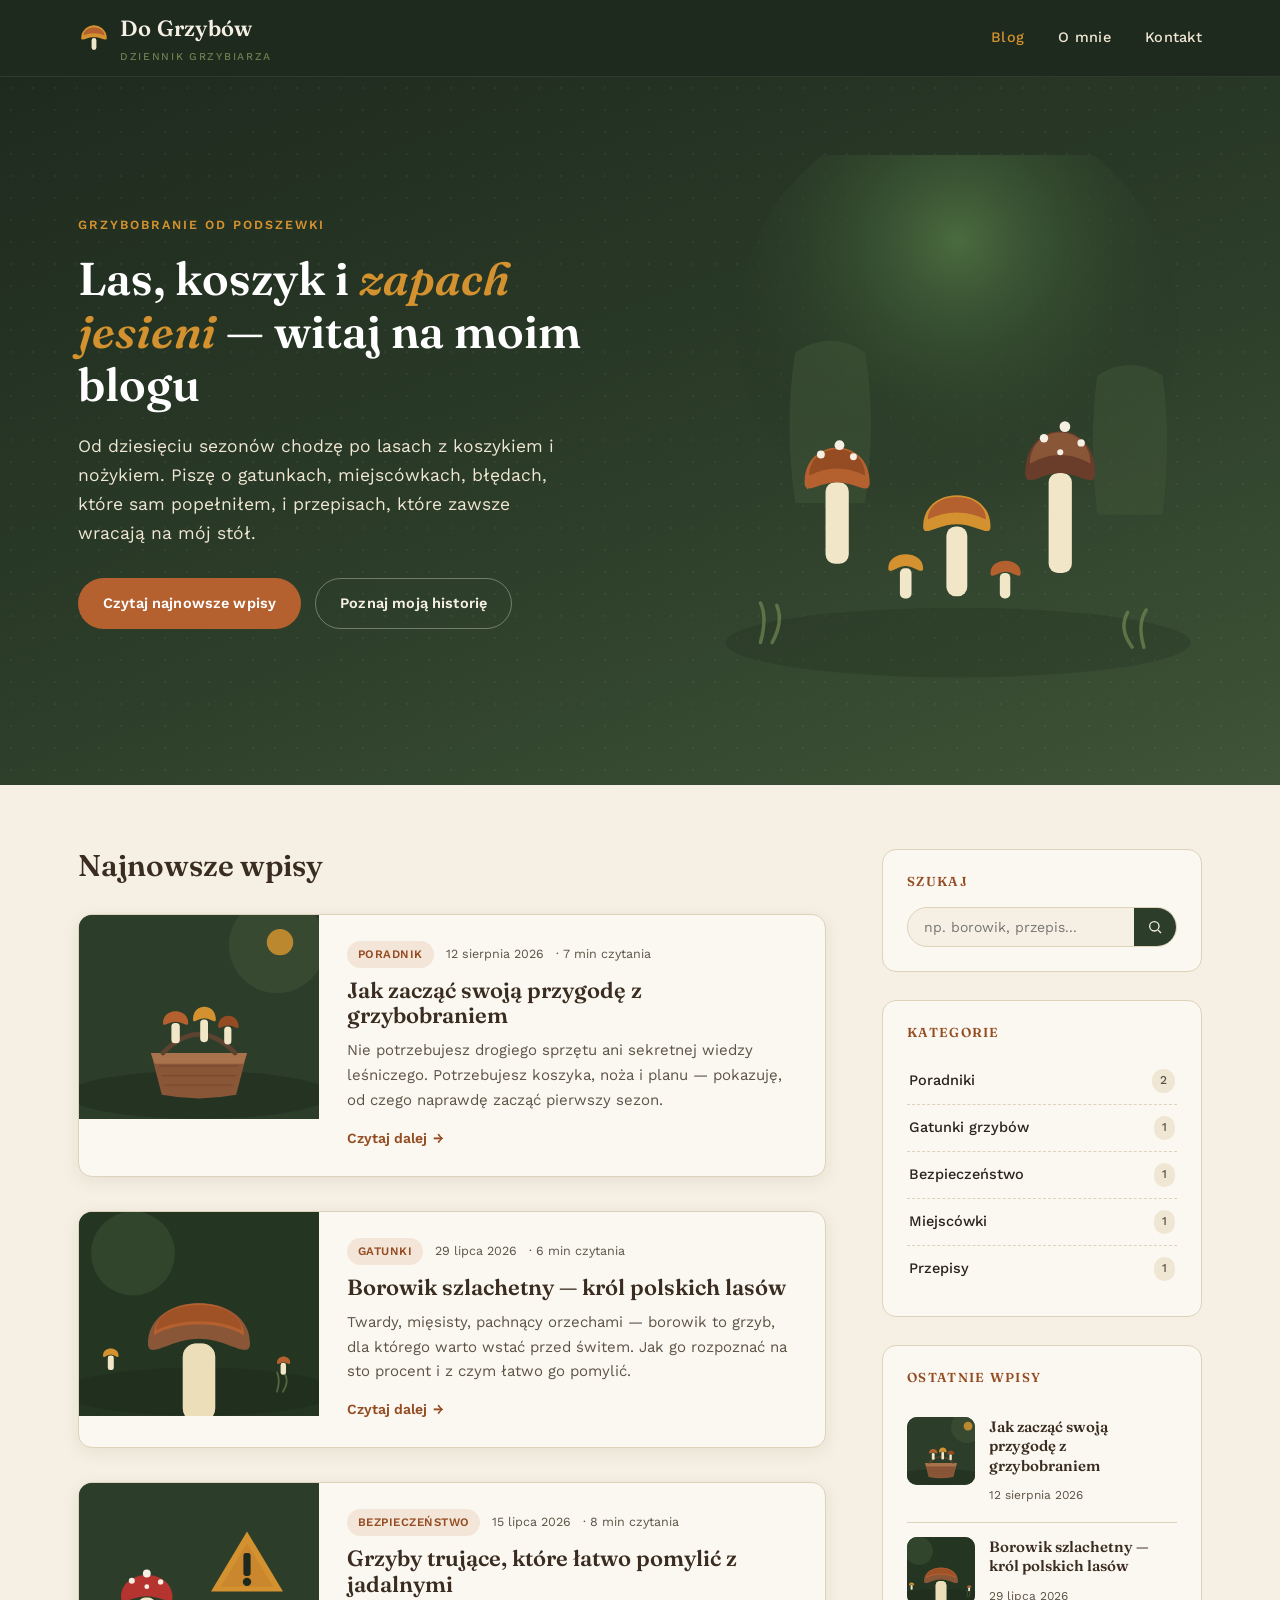
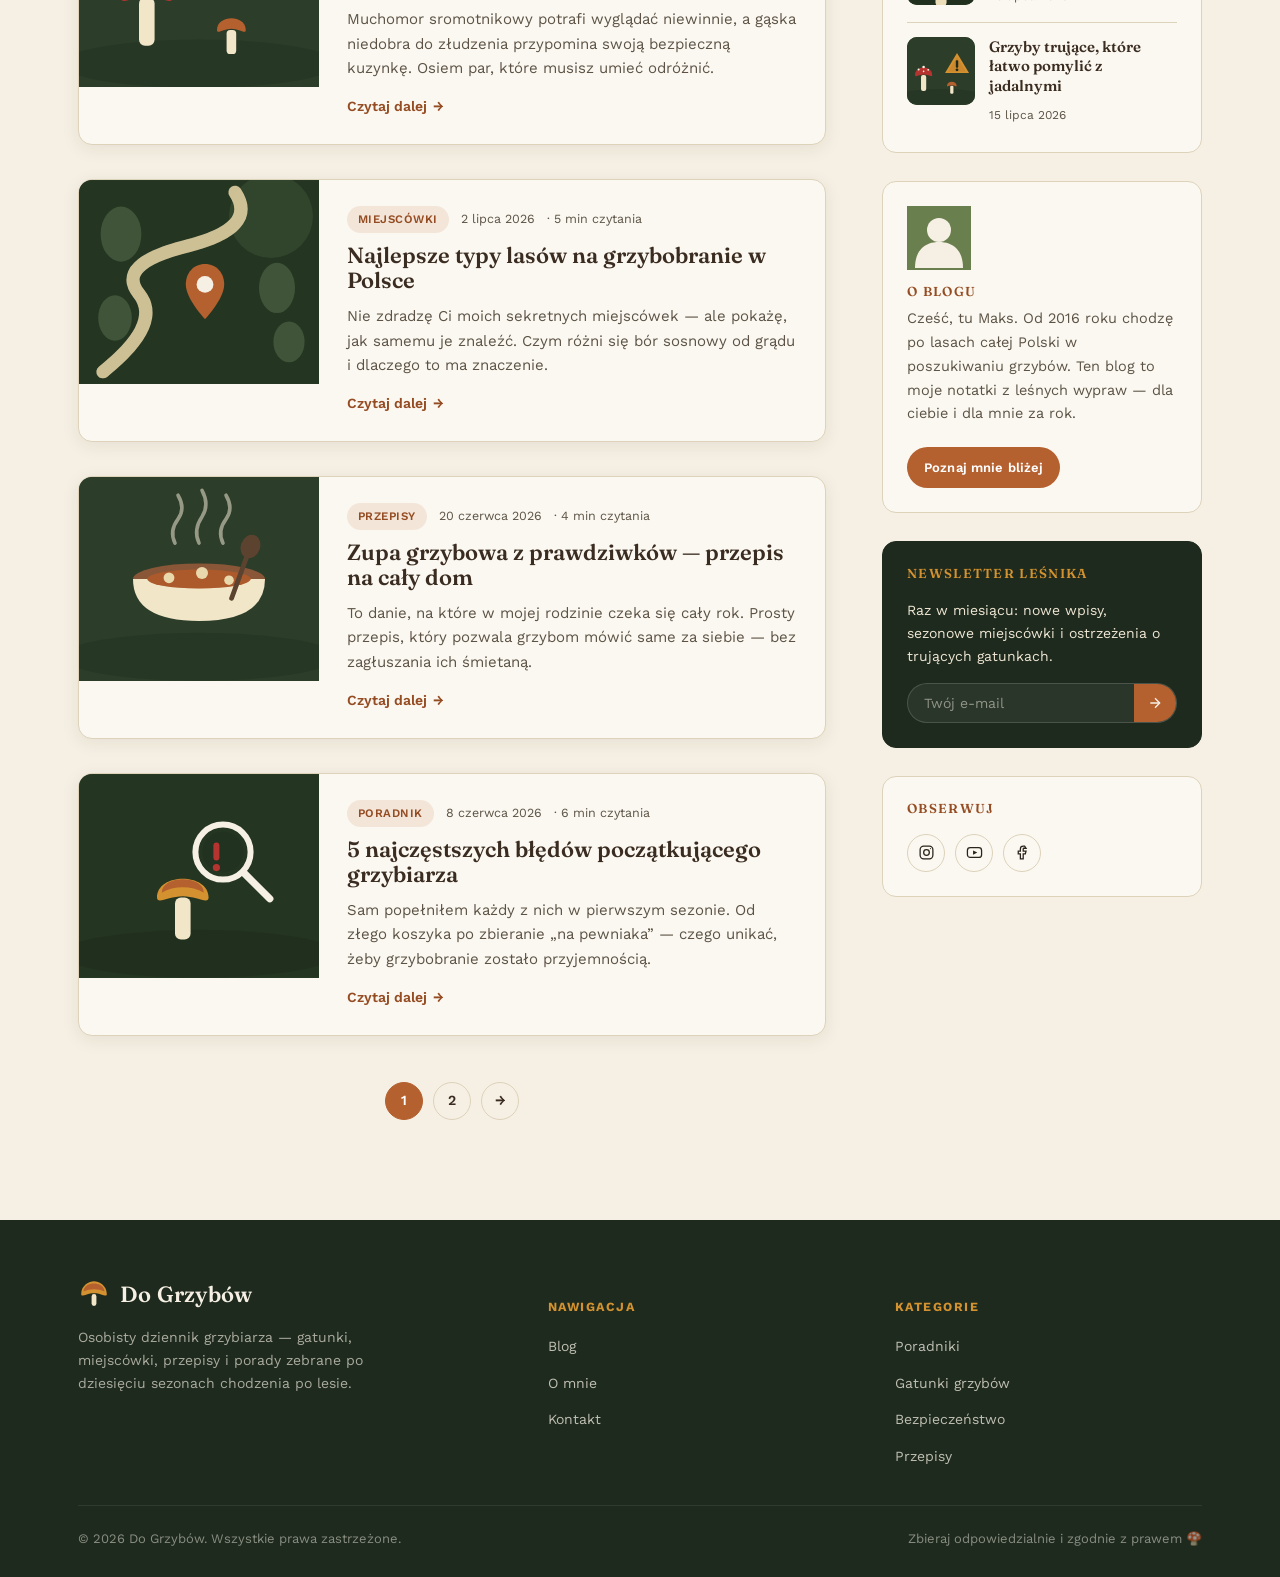
==== index.html @ aa3e4104 "Initial commit: blog o grzybobraniu "Do Grzybów" Statyczna strona blogowa łącząca układ edytorialny " ====
<!DOCTYPE html>
<html lang="pl">
<head>
<meta charset="UTF-8">
<meta name="viewport" content="width=device-width, initial-scale=1.0">
<title>Do Grzybów — blog o grzybobraniu</title>
<meta name="description" content="Blog o grzybobraniu: gatunki, miejsca, przepisy i praktyczne porady dla początkujących i doświadczonych grzybiarzy.">
<link rel="icon" href="data:image/svg+xml,<svg xmlns=%22http://www.w3.org/2000/svg%22 viewBox=%220 0 100 100%22><text y=%22.9em%22 font-size=%2290%22>🍄</text></svg>">
<link rel="preconnect" href="https://fonts.googleapis.com">
<link rel="preconnect" href="https://fonts.gstatic.com" crossorigin>
<link href="https://fonts.googleapis.com/css2?family=Fraunces:wght@500;600;700&family=Work+Sans:wght@400;500;600;700&display=swap" rel="stylesheet">
<link rel="stylesheet" href="css/style.css">
</head>
<body>

<header class="site-header">
  <div class="container">
    <a href="index.html" class="logo">
      <svg viewBox="0 0 40 40" fill="none" xmlns="http://www.w3.org/2000/svg">
        <rect x="17" y="20" width="6" height="15" rx="3" fill="#f2e6c9"/>
        <path d="M4 20C4 9 14 4 20 4C26 4 36 9 36 20C36 25 30 19 20 19C10 19 4 25 4 20Z" fill="#d3922f"/>
        <path d="M7 17C7 10 14 7 20 7C26 7 33 10 33 17C25 13 15 13 7 17Z" fill="#b5602f"/>
      </svg>
      <span>Do Grzybów<span class="sub">Dziennik grzybiarza</span></span>
    </a>
    <nav class="main-nav">
      <a href="index.html" class="active">Blog</a>
      <a href="o-mnie.html">O mnie</a>
      <a href="kontakt.html">Kontakt</a>
    </nav>
    <button class="nav-toggle" aria-label="Menu" aria-expanded="false">
      <span></span><span></span><span></span>
    </button>
  </div>
</header>

<section class="hero">
  <div class="container">
    <div class="hero-copy">
      <span class="hero-eyebrow">Grzybobranie od podszewki</span>
      <h1>Las, koszyk i <em>zapach jesieni</em> — witaj na moim blogu</h1>
      <p class="lede">Od dziesięciu sezonów chodzę po lasach z koszykiem i nożykiem. Piszę o gatunkach, miejscówkach, błędach, które sam popełniłem, i przepisach, które zawsze wracają na mój stół.</p>
      <div class="hero-actions">
        <a href="#najnowsze" class="btn btn-primary">Czytaj najnowsze wpisy</a>
        <a href="o-mnie.html" class="btn btn-ghost">Poznaj moją historię</a>
      </div>
    </div>
    <div class="hero-art">
      <img src="images/hero-forest.svg" alt="Ilustracja lasu z grzybami">
    </div>
  </div>
</section>

<main class="page-body">
  <div class="container">
    <div class="layout">

      <section id="najnowsze">
        <div class="section-heading">
          <h2>Najnowsze wpisy</h2>
          <span class="count" data-empty-state style="display:none;">Brak wyników dla podanej frazy.</span>
        </div>

        <div class="post-list">

          <article class="post-card" data-post-card data-search="jak zacząć grzybobranie poradnik początkujący porady">
            <a href="posts/jak-zaczac-grzybobranie.html" class="thumb">
              <img src="images/thumb-poczatek.svg" alt="Koszyk z grzybami na starcie sezonu">
            </a>
            <div class="body">
              <div class="post-meta">
                <span class="tag">Poradnik</span>
                <span>12 sierpnia 2026</span>
                <span>· 7 min czytania</span>
              </div>
              <h3><a href="posts/jak-zaczac-grzybobranie.html">Jak zacząć swoją przygodę z grzybobraniem</a></h3>
              <p class="excerpt">Nie potrzebujesz drogiego sprzętu ani sekretnej wiedzy leśniczego. Potrzebujesz koszyka, noża i planu — pokazuję, od czego naprawdę zacząć pierwszy sezon.</p>
              <a href="posts/jak-zaczac-grzybobranie.html" class="read-more">Czytaj dalej <span class="arrow">→</span></a>
            </div>
          </article>

          <article class="post-card" data-post-card data-search="borowik szlachetny prawdziwek król polskich lasów gatunek">
            <a href="posts/borowik-szlachetny.html" class="thumb">
              <img src="images/thumb-borowik.svg" alt="Borowik szlachetny w lesie">
            </a>
            <div class="body">
              <div class="post-meta">
                <span class="tag">Gatunki</span>
                <span>29 lipca 2026</span>
                <span>· 6 min czytania</span>
              </div>
              <h3><a href="posts/borowik-szlachetny.html">Borowik szlachetny — król polskich lasów</a></h3>
              <p class="excerpt">Twardy, mięsisty, pachnący orzechami — borowik to grzyb, dla którego warto wstać przed świtem. Jak go rozpoznać na sto procent i z czym łatwo go pomylić.</p>
              <a href="posts/borowik-szlachetny.html" class="read-more">Czytaj dalej <span class="arrow">→</span></a>
            </div>
          </article>

          <article class="post-card" data-post-card data-search="grzyby trujące jadalne bezpieczeństwo pomyłki niebezpieczne muchomor">
            <a href="posts/grzyby-trujace-a-jadalne.html" class="thumb">
              <img src="images/thumb-trujace.svg" alt="Ostrzeżenie o grzybach trujących">
            </a>
            <div class="body">
              <div class="post-meta">
                <span class="tag">Bezpieczeństwo</span>
                <span>15 lipca 2026</span>
                <span>· 8 min czytania</span>
              </div>
              <h3><a href="posts/grzyby-trujace-a-jadalne.html">Grzyby trujące, które łatwo pomylić z jadalnymi</a></h3>
              <p class="excerpt">Muchomor sromotnikowy potrafi wyglądać niewinnie, a gąska niedobra do złudzenia przypomina swoją bezpieczną kuzynkę. Osiem par, które musisz umieć odróżnić.</p>
              <a href="posts/grzyby-trujace-a-jadalne.html" class="read-more">Czytaj dalej <span class="arrow">→</span></a>
            </div>
          </article>

          <article class="post-card" data-post-card data-search="najlepsze miejsca grzybobranie polska lasy region gdzie szukać">
            <a href="posts/najlepsze-miejsca-na-grzybobranie.html" class="thumb">
              <img src="images/thumb-miejsca.svg" alt="Ścieżka leśna wśród drzew">
            </a>
            <div class="body">
              <div class="post-meta">
                <span class="tag">Miejscówki</span>
                <span>2 lipca 2026</span>
                <span>· 5 min czytania</span>
              </div>
              <h3><a href="posts/najlepsze-miejsca-na-grzybobranie.html">Najlepsze typy lasów na grzybobranie w Polsce</a></h3>
              <p class="excerpt">Nie zdradzę Ci moich sekretnych miejscówek — ale pokażę, jak samemu je znaleźć. Czym różni się bór sosnowy od grądu i dlaczego to ma znaczenie.</p>
              <a href="posts/najlepsze-miejsca-na-grzybobranie.html" class="read-more">Czytaj dalej <span class="arrow">→</span></a>
            </div>
          </article>

          <article class="post-card" data-post-card data-search="zupa grzybowa przepis prawdziwki kuchnia gotowanie">
            <a href="posts/przepis-zupa-grzybowa.html" class="thumb">
              <img src="images/thumb-przepis.svg" alt="Miska pachnącej zupy grzybowej">
            </a>
            <div class="body">
              <div class="post-meta">
                <span class="tag">Przepisy</span>
                <span>20 czerwca 2026</span>
                <span>· 4 min czytania</span>
              </div>
              <h3><a href="posts/przepis-zupa-grzybowa.html">Zupa grzybowa z prawdziwków — przepis na cały dom</a></h3>
              <p class="excerpt">To danie, na które w mojej rodzinie czeka się cały rok. Prosty przepis, który pozwala grzybom mówić same za siebie — bez zagłuszania ich śmietaną.</p>
              <a href="posts/przepis-zupa-grzybowa.html" class="read-more">Czytaj dalej <span class="arrow">→</span></a>
            </div>
          </article>

          <article class="post-card" data-post-card data-search="błędy początkującego grzybiarza pomyłki rady">
            <a href="posts/bledy-poczatkujacego.html" class="thumb">
              <img src="images/thumb-bledy.svg" alt="Grzyb pod lupą">
            </a>
            <div class="body">
              <div class="post-meta">
                <span class="tag">Poradnik</span>
                <span>8 czerwca 2026</span>
                <span>· 6 min czytania</span>
              </div>
              <h3><a href="posts/bledy-poczatkujacego.html">5 najczęstszych błędów początkującego grzybiarza</a></h3>
              <p class="excerpt">Sam popełniłem każdy z nich w pierwszym sezonie. Od złego koszyka po zbieranie „na pewniaka” — czego unikać, żeby grzybobranie zostało przyjemnością.</p>
              <a href="posts/bledy-poczatkujacego.html" class="read-more">Czytaj dalej <span class="arrow">→</span></a>
            </div>
          </article>

        </div>

        <div class="pagination">
          <span class="current">1</span>
          <a href="#">2</a>
          <a href="#">→</a>
        </div>
      </section>

      <aside class="sidebar">

        <div class="widget">
          <h4>Szukaj</h4>
          <form class="search-box" data-search-form>
            <input type="text" placeholder="np. borowik, przepis...">
            <button type="submit" aria-label="Szukaj">
              <svg width="16" height="16" viewBox="0 0 24 24" fill="none" stroke="currentColor" stroke-width="2"><circle cx="11" cy="11" r="7"/><line x1="21" y1="21" x2="16.65" y2="16.65"/></svg>
            </button>
          </form>
        </div>

        <div class="widget">
          <h4>Kategorie</h4>
          <ul class="cat-list">
            <li><a href="index.html">Poradniki <span class="n">2</span></a></li>
            <li><a href="index.html">Gatunki grzybów <span class="n">1</span></a></li>
            <li><a href="index.html">Bezpieczeństwo <span class="n">1</span></a></li>
            <li><a href="index.html">Miejscówki <span class="n">1</span></a></li>
            <li><a href="index.html">Przepisy <span class="n">1</span></a></li>
          </ul>
        </div>

        <div class="widget">
          <h4>Ostatnie wpisy</h4>
          <div class="mini-post">
            <a href="posts/jak-zaczac-grzybobranie.html" class="thumb"><img src="images/thumb-poczatek.svg" alt=""></a>
            <div class="info">
              <h5><a href="posts/jak-zaczac-grzybobranie.html">Jak zacząć swoją przygodę z grzybobraniem</a></h5>
              <span class="date">12 sierpnia 2026</span>
            </div>
          </div>
          <div class="mini-post">
            <a href="posts/borowik-szlachetny.html" class="thumb"><img src="images/thumb-borowik.svg" alt=""></a>
            <div class="info">
              <h5><a href="posts/borowik-szlachetny.html">Borowik szlachetny — król polskich lasów</a></h5>
              <span class="date">29 lipca 2026</span>
            </div>
          </div>
          <div class="mini-post">
            <a href="posts/grzyby-trujace-a-jadalne.html" class="thumb"><img src="images/thumb-trujace.svg" alt=""></a>
            <div class="info">
              <h5><a href="posts/grzyby-trujace-a-jadalne.html">Grzyby trujące, które łatwo pomylić z jadalnymi</a></h5>
              <span class="date">15 lipca 2026</span>
            </div>
          </div>
        </div>

        <div class="widget about-widget">
          <div class="avatar"><img src="images/avatar.svg" alt="Awatar autora"></div>
          <h4 style="margin-bottom:8px;">O blogu</h4>
          <p>Cześć, tu Maks. Od 2016 roku chodzę po lasach całej Polski w poszukiwaniu grzybów. Ten blog to moje notatki z leśnych wypraw — dla ciebie i dla mnie za rok.</p>
          <a href="o-mnie.html" class="btn btn-primary btn-small" style="margin-top:6px;">Poznaj mnie bliżej</a>
        </div>

        <div class="widget newsletter">
          <h4>Newsletter leśnika</h4>
          <p>Raz w miesiącu: nowe wpisy, sezonowe miejscówki i ostrzeżenia o trujących gatunkach.</p>
          <form class="search-box" data-newsletter-form>
            <input type="email" placeholder="Twój e-mail" required>
            <button type="submit" aria-label="Zapisz się">
              <svg width="16" height="16" viewBox="0 0 24 24" fill="none" stroke="currentColor" stroke-width="2"><line x1="5" y1="12" x2="19" y2="12"/><polyline points="12 5 19 12 12 19"/></svg>
            </button>
          </form>
        </div>

        <div class="widget">
          <h4>Obserwuj</h4>
          <div class="social-row">
            <a href="#" aria-label="Instagram"><svg viewBox="0 0 24 24" fill="none" stroke="currentColor" stroke-width="1.8"><rect x="3" y="3" width="18" height="18" rx="5"/><circle cx="12" cy="12" r="4"/><circle cx="17.5" cy="6.5" r="0.8" fill="currentColor" stroke="none"/></svg></a>
            <a href="#" aria-label="YouTube"><svg viewBox="0 0 24 24" fill="none" stroke="currentColor" stroke-width="1.8"><rect x="2" y="5" width="20" height="14" rx="4"/><polygon points="10 9 16 12 10 15" fill="currentColor" stroke="none"/></svg></a>
            <a href="#" aria-label="Facebook"><svg viewBox="0 0 24 24" fill="none" stroke="currentColor" stroke-width="1.8"><path d="M15 3h-2a4 4 0 0 0-4 4v3H6v4h3v7h4v-7h3l1-4h-4V7a1 1 0 0 1 1-1h3z"/></svg></a>
          </div>
        </div>

      </aside>
    </div>
  </div>
</main>

<footer class="site-footer">
  <div class="container">
    <div class="footer-grid">
      <div>
        <a href="index.html" class="logo">
          <svg viewBox="0 0 40 40" fill="none" xmlns="http://www.w3.org/2000/svg">
            <rect x="17" y="20" width="6" height="15" rx="3" fill="#f2e6c9"/>
            <path d="M4 20C4 9 14 4 20 4C26 4 36 9 36 20C36 25 30 19 20 19C10 19 4 25 4 20Z" fill="#d3922f"/>
            <path d="M7 17C7 10 14 7 20 7C26 7 33 10 33 17C25 13 15 13 7 17Z" fill="#b5602f"/>
          </svg>
          <span>Do Grzybów</span>
        </a>
        <p>Osobisty dziennik grzybiarza — gatunki, miejscówki, przepisy i porady zebrane po dziesięciu sezonach chodzenia po lesie.</p>
      </div>
      <div class="footer-col">
        <h5>Nawigacja</h5>
        <ul>
          <li><a href="index.html">Blog</a></li>
          <li><a href="o-mnie.html">O mnie</a></li>
          <li><a href="kontakt.html">Kontakt</a></li>
        </ul>
      </div>
      <div class="footer-col">
        <h5>Kategorie</h5>
        <ul>
          <li><a href="index.html">Poradniki</a></li>
          <li><a href="index.html">Gatunki grzybów</a></li>
          <li><a href="index.html">Bezpieczeństwo</a></li>
          <li><a href="index.html">Przepisy</a></li>
        </ul>
      </div>
    </div>
    <div class="footer-bottom">
      <span>© 2026 Do Grzybów. Wszystkie prawa zastrzeżone.</span>
      <span>Zbieraj odpowiedzialnie i zgodnie z prawem 🍄</span>
    </div>
  </div>
</footer>

<script src="js/main.js"></script>
</body>
</html>
---- css/style.css ----
/* ==========================================================================
   Do Grzybów — blog o grzybobraniu
   ========================================================================== */

:root {
  --forest-dark: #1e2a1e;
  --forest: #2c3d29;
  --forest-mid: #3f5438;
  --moss: #6a7f4e;
  --cream: #f6f0e4;
  --cream-2: #efe6d3;
  --paper: #fbf8f1;
  --brown: #5b4330;
  --brown-dark: #3a2c20;
  --rust: #b5602f;
  --rust-dark: #954c22;
  --mustard: #d3922f;
  --ink: #2a241c;
  --ink-soft: #5c5346;
  --line: #ddd2ba;

  --font-display: "Fraunces", Georgia, "Times New Roman", serif;
  --font-body: "Work Sans", -apple-system, BlinkMacSystemFont, "Segoe UI", sans-serif;

  --radius: 14px;
  --shadow-card: 0 4px 18px rgba(42, 36, 28, 0.08);
  --shadow-card-hover: 0 10px 28px rgba(42, 36, 28, 0.14);
}

* { box-sizing: border-box; }

html { scroll-behavior: smooth; }

body {
  margin: 0;
  background: var(--cream);
  color: var(--ink);
  font-family: var(--font-body);
  font-size: 16px;
  line-height: 1.65;
  -webkit-font-smoothing: antialiased;
}

img { max-width: 100%; display: block; }

a { color: inherit; text-decoration: none; }

.container {
  max-width: 1180px;
  margin: 0 auto;
  padding: 0 28px;
}

h1, h2, h3, h4 {
  font-family: var(--font-display);
  color: var(--brown-dark);
  line-height: 1.15;
  margin: 0 0 0.5em;
  font-weight: 600;
}

p { margin: 0 0 1em; }

.eyebrow {
  display: inline-flex;
  align-items: center;
  gap: 8px;
  font-size: 12.5px;
  letter-spacing: 0.14em;
  text-transform: uppercase;
  font-weight: 600;
  color: var(--rust-dark);
}

.eyebrow::before {
  content: "";
  width: 16px;
  height: 2px;
  background: var(--rust);
  display: inline-block;
}

/* ---------------- Header ---------------- */

.site-header {
  position: sticky;
  top: 0;
  z-index: 50;
  background: var(--forest-dark);
  border-bottom: 1px solid rgba(255, 255, 255, 0.08);
}

.site-header .container {
  display: flex;
  align-items: center;
  justify-content: space-between;
  height: 76px;
}

.logo {
  display: flex;
  align-items: center;
  gap: 10px;
  color: var(--cream);
  font-family: var(--font-display);
  font-size: 22px;
  font-weight: 600;
  letter-spacing: 0.01em;
}

.logo svg { width: 32px; height: 32px; flex-shrink: 0; }

.logo .sub {
  display: block;
  font-family: var(--font-body);
  font-size: 10.5px;
  letter-spacing: 0.16em;
  text-transform: uppercase;
  font-weight: 500;
  color: var(--moss);
  margin-top: 2px;
}

.main-nav { display: flex; align-items: center; gap: 34px; }

.main-nav a {
  color: var(--cream-2);
  font-size: 14.5px;
  font-weight: 500;
  letter-spacing: 0.02em;
  position: relative;
  padding: 6px 0;
  transition: color 0.2s ease;
}

.main-nav a:hover { color: #fff; }

.main-nav a.active { color: var(--mustard); }

.nav-toggle {
  display: none;
  background: none;
  border: none;
  cursor: pointer;
  padding: 8px;
}

.nav-toggle span {
  display: block;
  width: 24px;
  height: 2px;
  background: var(--cream);
  margin: 5px 0;
  transition: 0.2s;
}

/* ---------------- Hero ---------------- */

.hero {
  position: relative;
  background: linear-gradient(160deg, var(--forest-dark) 0%, var(--forest) 55%, var(--forest-mid) 100%);
  color: var(--cream);
  overflow: hidden;
}

.hero .container {
  position: relative;
  z-index: 2;
  padding-top: 78px;
  padding-bottom: 96px;
  display: grid;
  grid-template-columns: 1.1fr 0.9fr;
  gap: 40px;
  align-items: center;
}

.hero-eyebrow {
  color: var(--mustard);
  font-size: 12.5px;
  letter-spacing: 0.16em;
  text-transform: uppercase;
  font-weight: 600;
  margin-bottom: 18px;
  display: block;
}

.hero h1 {
  color: #fff;
  font-size: 46px;
  margin-bottom: 20px;
  max-width: 560px;
}

.hero h1 em {
  font-style: italic;
  color: var(--mustard);
}

.hero p.lede {
  color: var(--cream-2);
  font-size: 17.5px;
  max-width: 480px;
  margin-bottom: 30px;
}

.hero-actions { display: flex; gap: 14px; flex-wrap: wrap; }

.hero-art { position: relative; }
.hero-art svg { width: 100%; height: auto; max-width: 420px; margin: 0 auto; display: block; }

.hero::after {
  content: "";
  position: absolute;
  inset: 0;
  background-image: radial-gradient(circle, rgba(246, 240, 228, 0.10) 1px, transparent 1px);
  background-size: 22px 22px;
  opacity: 0.5;
  pointer-events: none;
}

/* ---------------- Buttons ---------------- */

.btn {
  display: inline-flex;
  align-items: center;
  gap: 8px;
  padding: 13px 24px;
  border-radius: 999px;
  font-weight: 600;
  font-size: 14.5px;
  letter-spacing: 0.01em;
  cursor: pointer;
  border: 1px solid transparent;
  transition: transform 0.15s ease, box-shadow 0.15s ease, background 0.15s ease;
}

.btn:hover { transform: translateY(-2px); }

.btn-primary {
  background: var(--rust);
  color: #fff;
}
.btn-primary:hover { background: var(--rust-dark); box-shadow: 0 8px 20px rgba(181, 96, 47, 0.35); }

.btn-ghost {
  background: transparent;
  color: var(--cream);
  border-color: rgba(246, 240, 228, 0.35);
}
.btn-ghost:hover { border-color: var(--cream); }

.btn-small {
  padding: 9px 16px;
  font-size: 13px;
}

/* ---------------- Layout: content + sidebar ---------------- */

.page-body {
  padding: 64px 0 100px;
}

.layout {
  display: grid;
  grid-template-columns: minmax(0, 1fr) 320px;
  gap: 56px;
  align-items: start;
}

.section-heading {
  display: flex;
  align-items: baseline;
  justify-content: space-between;
  margin-bottom: 30px;
  gap: 20px;
  flex-wrap: wrap;
}

.section-heading h2 { font-size: 30px; margin: 0; }

.section-heading .count {
  color: var(--ink-soft);
  font-size: 14px;
}

/* ---------------- Post list / cards ---------------- */

.post-list { display: flex; flex-direction: column; gap: 34px; }

.post-card {
  display: grid;
  grid-template-columns: 240px 1fr;
  gap: 28px;
  background: var(--paper);
  border-radius: var(--radius);
  overflow: hidden;
  box-shadow: var(--shadow-card);
  transition: box-shadow 0.2s ease, transform 0.2s ease;
  border: 1px solid var(--line);
}

.post-card:hover { box-shadow: var(--shadow-card-hover); transform: translateY(-3px); }

.post-card .thumb {
  background: var(--forest);
  aspect-ratio: 4 / 3.4;
  overflow: hidden;
}

.post-card .thumb svg, .post-card .thumb img {
  width: 100%;
  height: 100%;
  object-fit: cover;
}

.post-card .body {
  padding: 26px 26px 26px 0;
  display: flex;
  flex-direction: column;
  justify-content: center;
}

.post-meta {
  display: flex;
  align-items: center;
  gap: 12px;
  font-size: 12.5px;
  color: var(--ink-soft);
  margin-bottom: 10px;
  flex-wrap: wrap;
}

.tag {
  display: inline-block;
  background: rgba(181, 96, 47, 0.12);
  color: var(--rust-dark);
  padding: 4px 11px;
  border-radius: 999px;
  font-weight: 600;
  font-size: 11.5px;
  letter-spacing: 0.04em;
  text-transform: uppercase;
}

.post-card h3 {
  font-size: 22px;
  margin-bottom: 10px;
}

.post-card h3 a:hover { color: var(--rust-dark); }

.post-card .excerpt {
  color: var(--ink-soft);
  font-size: 15px;
  margin-bottom: 14px;
}

.read-more {
  display: inline-flex;
  align-items: center;
  gap: 6px;
  font-weight: 600;
  font-size: 14px;
  color: var(--rust-dark);
}

.read-more .arrow { transition: transform 0.15s ease; }
.post-card:hover .read-more .arrow,
.mini-post:hover .read-more .arrow { transform: translateX(4px); }

.pagination {
  display: flex;
  justify-content: center;
  gap: 10px;
  margin-top: 46px;
}

.pagination a, .pagination span {
  width: 38px;
  height: 38px;
  display: flex;
  align-items: center;
  justify-content: center;
  border-radius: 50%;
  font-size: 14px;
  font-weight: 600;
  color: var(--brown-dark);
  border: 1px solid var(--line);
}

.pagination a:hover { background: var(--forest); color: #fff; border-color: var(--forest); }
.pagination .current { background: var(--rust); color: #fff; border-color: var(--rust); }

/* ---------------- Sidebar ---------------- */

.sidebar { display: flex; flex-direction: column; gap: 28px; }

.widget {
  background: var(--paper);
  border: 1px solid var(--line);
  border-radius: var(--radius);
  padding: 24px;
}

.widget h4 {
  font-size: 13px;
  letter-spacing: 0.1em;
  text-transform: uppercase;
  color: var(--rust-dark);
  margin-bottom: 18px;
}

.search-box {
  display: flex;
  border: 1px solid var(--line);
  border-radius: 999px;
  overflow: hidden;
  background: var(--cream);
}

.search-box input {
  flex: 1;
  border: none;
  background: transparent;
  padding: 11px 16px;
  font-family: var(--font-body);
  font-size: 14px;
  color: var(--ink);
  outline: none;
}

.search-box button {
  border: none;
  background: var(--forest);
  color: var(--cream);
  width: 42px;
  cursor: pointer;
  display: flex;
  align-items: center;
  justify-content: center;
}

.cat-list { list-style: none; margin: 0; padding: 0; }

.cat-list li {
  border-bottom: 1px dashed var(--line);
}
.cat-list li:last-child { border-bottom: none; }

.cat-list a {
  display: flex;
  justify-content: space-between;
  align-items: center;
  padding: 11px 2px;
  font-size: 14.5px;
  font-weight: 500;
  color: var(--ink);
  transition: color 0.15s ease, padding-left 0.15s ease;
}

.cat-list a:hover { color: var(--rust-dark); padding-left: 6px; }

.cat-list a .n {
  font-size: 12px;
  color: var(--ink-soft);
  background: var(--cream-2);
  padding: 2px 8px;
  border-radius: 999px;
}

.mini-post {
  display: flex;
  gap: 14px;
  padding: 14px 0;
  border-bottom: 1px solid var(--line);
}
.mini-post:last-child { border-bottom: none; padding-bottom: 0; }
.mini-post:first-child { padding-top: 0; }

.mini-post .thumb {
  width: 68px;
  height: 68px;
  border-radius: 10px;
  overflow: hidden;
  flex-shrink: 0;
  background: var(--forest);
}
.mini-post .thumb svg, .mini-post .thumb img { width: 100%; height: 100%; object-fit: cover; }

.mini-post .info h5 {
  font-family: var(--font-display);
  font-size: 15px;
  font-weight: 600;
  margin: 0 0 6px;
  color: var(--brown-dark);
  line-height: 1.3;
}

.mini-post .info h5 a:hover { color: var(--rust-dark); }

.mini-post .info .date {
  font-size: 12px;
  color: var(--ink-soft);
}

.widget.about-widget p { font-size: 14.5px; color: var(--ink-soft); }
.about-widget .avatar {
  width: 64px;
  height: 64px;
  border-radius: 50%;
  background: var(--moss);
  margin-bottom: 14px;
}
.about-widget .avatar svg { width: 100%; height: 100%; }

.widget.newsletter {
  background: var(--forest-dark);
  border-color: var(--forest-dark);
}
.widget.newsletter h4 { color: var(--mustard); }
.widget.newsletter p { color: var(--cream-2); font-size: 14px; }
.widget.newsletter .search-box { background: rgba(255,255,255,0.06); border-color: rgba(255,255,255,0.15); }
.widget.newsletter .search-box input { color: var(--cream); }
.widget.newsletter .search-box input::placeholder { color: rgba(246,240,228,0.5); }
.widget.newsletter .search-box button { background: var(--rust); }

.social-row { display: flex; gap: 10px; }
.social-row a {
  width: 38px;
  height: 38px;
  border-radius: 50%;
  border: 1px solid var(--line);
  display: flex;
  align-items: center;
  justify-content: center;
  transition: background 0.15s ease, border-color 0.15s ease;
}
.social-row a:hover { background: var(--forest); border-color: var(--forest); color: #fff; }
.social-row svg { width: 17px; height: 17px; }

/* ---------------- Post detail page ---------------- */

.post-hero {
  background: var(--forest-dark);
  color: var(--cream);
}
.post-hero .container { padding: 54px 0 46px; }
.post-hero .breadcrumb {
  font-size: 13px;
  color: var(--moss);
  margin-bottom: 18px;
}
.post-hero .breadcrumb a:hover { color: var(--cream); }
.post-hero h1 { color: #fff; font-size: 38px; max-width: 760px; }
.post-hero .post-meta { color: var(--cream-2); }
.post-hero .tag { background: rgba(211, 146, 47, 0.18); color: var(--mustard); }

.post-cover {
  margin-top: -50px;
  position: relative;
  z-index: 3;
}
.post-cover .frame {
  max-width: 900px;
  margin: 0 auto;
  border-radius: var(--radius);
  overflow: hidden;
  box-shadow: 0 20px 40px rgba(30, 42, 30, 0.25);
  aspect-ratio: 16/8;
  background: var(--forest);
}
.post-cover svg, .post-cover img { width: 100%; height: 100%; object-fit: cover; }

.post-content {
  max-width: 720px;
}
.post-content h2 { font-size: 26px; margin-top: 1.6em; }
.post-content h3 { font-size: 20px; margin-top: 1.4em; }
.post-content p { color: var(--ink); font-size: 16.5px; }
.post-content ul, .post-content ol { padding-left: 22px; margin-bottom: 1.2em; }
.post-content li { margin-bottom: 8px; }
.post-content blockquote {
  border-left: 3px solid var(--rust);
  margin: 1.8em 0;
  padding: 4px 0 4px 22px;
  font-family: var(--font-display);
  font-style: italic;
  font-size: 19px;
  color: var(--brown-dark);
}
.post-content strong { color: var(--brown-dark); }

.callout {
  background: var(--cream-2);
  border: 1px solid var(--line);
  border-radius: 12px;
  padding: 20px 22px;
  margin: 1.8em 0;
  display: flex;
  gap: 14px;
}
.callout.warn { background: #fbeee2; border-color: #e9c9a8; }
.callout .icon { flex-shrink: 0; font-size: 20px; }
.callout p:last-child { margin-bottom: 0; }
.callout strong { display: block; margin-bottom: 4px; color: var(--brown-dark); }

.author-box {
  display: flex;
  gap: 18px;
  align-items: center;
  background: var(--paper);
  border: 1px solid var(--line);
  border-radius: var(--radius);
  padding: 24px;
  margin-top: 48px;
  max-width: 720px;
}
.author-box .avatar {
  width: 62px;
  height: 62px;
  border-radius: 50%;
  background: var(--moss);
  flex-shrink: 0;
}
.author-box .avatar svg { width: 100%; height: 100%; }
.author-box h5 { margin: 0 0 4px; font-size: 16px; color: var(--brown-dark); }
.author-box p { margin: 0; font-size: 14px; color: var(--ink-soft); }

.post-nav {
  max-width: 720px;
  display: flex;
  justify-content: space-between;
  gap: 20px;
  margin-top: 40px;
  padding-top: 30px;
  border-top: 1px solid var(--line);
}
.post-nav a {
  font-size: 14px;
  font-weight: 600;
  color: var(--brown-dark);
  max-width: 45%;
}
.post-nav a:hover { color: var(--rust-dark); }
.post-nav .dir { display: block; font-size: 11.5px; text-transform: uppercase; letter-spacing: 0.08em; color: var(--ink-soft); margin-bottom: 4px; }
.post-nav .next { text-align: right; margin-left: auto; }

/* ---------------- About / Contact pages ---------------- */

.page-intro { max-width: 700px; margin-bottom: 20px; }
.page-intro h1 { font-size: 38px; }
.page-intro p.lede { font-size: 17px; color: var(--ink-soft); }

.about-grid {
  display: grid;
  grid-template-columns: 1fr 1fr;
  gap: 50px;
  align-items: center;
  margin: 40px 0 60px;
}
.about-grid .art { border-radius: var(--radius); overflow: hidden; box-shadow: var(--shadow-card); }
.about-grid .art svg { width: 100%; height: 100%; }

.value-grid {
  display: grid;
  grid-template-columns: repeat(3, 1fr);
  gap: 22px;
  margin: 40px 0;
}
.value-card {
  background: var(--paper);
  border: 1px solid var(--line);
  border-radius: var(--radius);
  padding: 26px;
}
.value-card .icon { font-size: 26px; margin-bottom: 12px; display: block; }
.value-card h4 { font-size: 17px; margin-bottom: 8px; text-transform: none; letter-spacing: 0; color: var(--brown-dark); }
.value-card p { font-size: 14.5px; color: var(--ink-soft); margin: 0; }

.contact-grid {
  display: grid;
  grid-template-columns: 1fr 1fr;
  gap: 50px;
  margin-top: 30px;
}
.contact-form { display: flex; flex-direction: column; gap: 16px; }
.contact-form label { font-size: 13.5px; font-weight: 600; color: var(--brown-dark); margin-bottom: 6px; display: block; }
.contact-form input, .contact-form textarea {
  width: 100%;
  border: 1px solid var(--line);
  background: var(--paper);
  border-radius: 10px;
  padding: 13px 15px;
  font-family: var(--font-body);
  font-size: 14.5px;
  color: var(--ink);
  outline: none;
}
.contact-form input:focus, .contact-form textarea:focus { border-color: var(--rust); }
.contact-form textarea { resize: vertical; min-height: 130px; }

.contact-info { display: flex; flex-direction: column; gap: 22px; }
.contact-info .item { display: flex; gap: 14px; }
.contact-info .item .ic {
  width: 44px; height: 44px; border-radius: 12px;
  background: var(--forest); color: var(--cream);
  display: flex; align-items: center; justify-content: center;
  flex-shrink: 0; font-size: 18px;
}
.contact-info .item h5 { margin: 0 0 4px; font-size: 15px; color: var(--brown-dark); }
.contact-info .item p { margin: 0; font-size: 14px; color: var(--ink-soft); }

/* ---------------- Footer ---------------- */

.site-footer {
  background: var(--forest-dark);
  color: var(--cream-2);
  padding: 56px 0 28px;
}
.footer-grid {
  display: grid;
  grid-template-columns: 1.4fr 1fr 1fr;
  gap: 40px;
  padding-bottom: 36px;
  border-bottom: 1px solid rgba(255,255,255,0.08);
}
.footer-grid .logo { margin-bottom: 14px; }
.footer-grid p { font-size: 14px; color: rgba(246,240,228,0.65); max-width: 320px; }
.footer-col h5 {
  font-size: 12.5px;
  letter-spacing: 0.12em;
  text-transform: uppercase;
  color: var(--mustard);
  margin-bottom: 16px;
}
.footer-col ul { list-style: none; margin: 0; padding: 0; display: flex; flex-direction: column; gap: 10px; }
.footer-col a { font-size: 14px; color: rgba(246,240,228,0.75); }
.footer-col a:hover { color: #fff; }
.footer-bottom {
  display: flex;
  justify-content: space-between;
  align-items: center;
  padding-top: 22px;
  font-size: 13px;
  color: rgba(246,240,228,0.5);
  flex-wrap: wrap;
  gap: 12px;
}

/* ---------------- Responsive ---------------- */

@media (max-width: 980px) {
  .layout { grid-template-columns: 1fr; }
  .sidebar { order: -1; }
  .hero .container { grid-template-columns: 1fr; padding-top: 50px; }
  .hero-art { display: none; }
  .about-grid, .contact-grid { grid-template-columns: 1fr; }
  .value-grid { grid-template-columns: 1fr 1fr; }
  .footer-grid { grid-template-columns: 1fr; }
}

@media (max-width: 720px) {
  .main-nav { position: fixed; top: 76px; left: 0; right: 0; background: var(--forest-dark); flex-direction: column; align-items: flex-start; padding: 10px 28px 26px; gap: 16px; transform: translateY(-130%); transition: transform 0.25s ease; border-bottom: 1px solid rgba(255,255,255,0.08); }
  .main-nav.open { transform: translateY(0); }
  .nav-toggle { display: block; }
  .hero h1 { font-size: 32px; }
  .post-card { grid-template-columns: 1fr; }
  .post-card .thumb { aspect-ratio: 16/9; }
  .post-card .body { padding: 20px; }
  .value-grid { grid-template-columns: 1fr; }
  .post-hero h1 { font-size: 28px; }
}
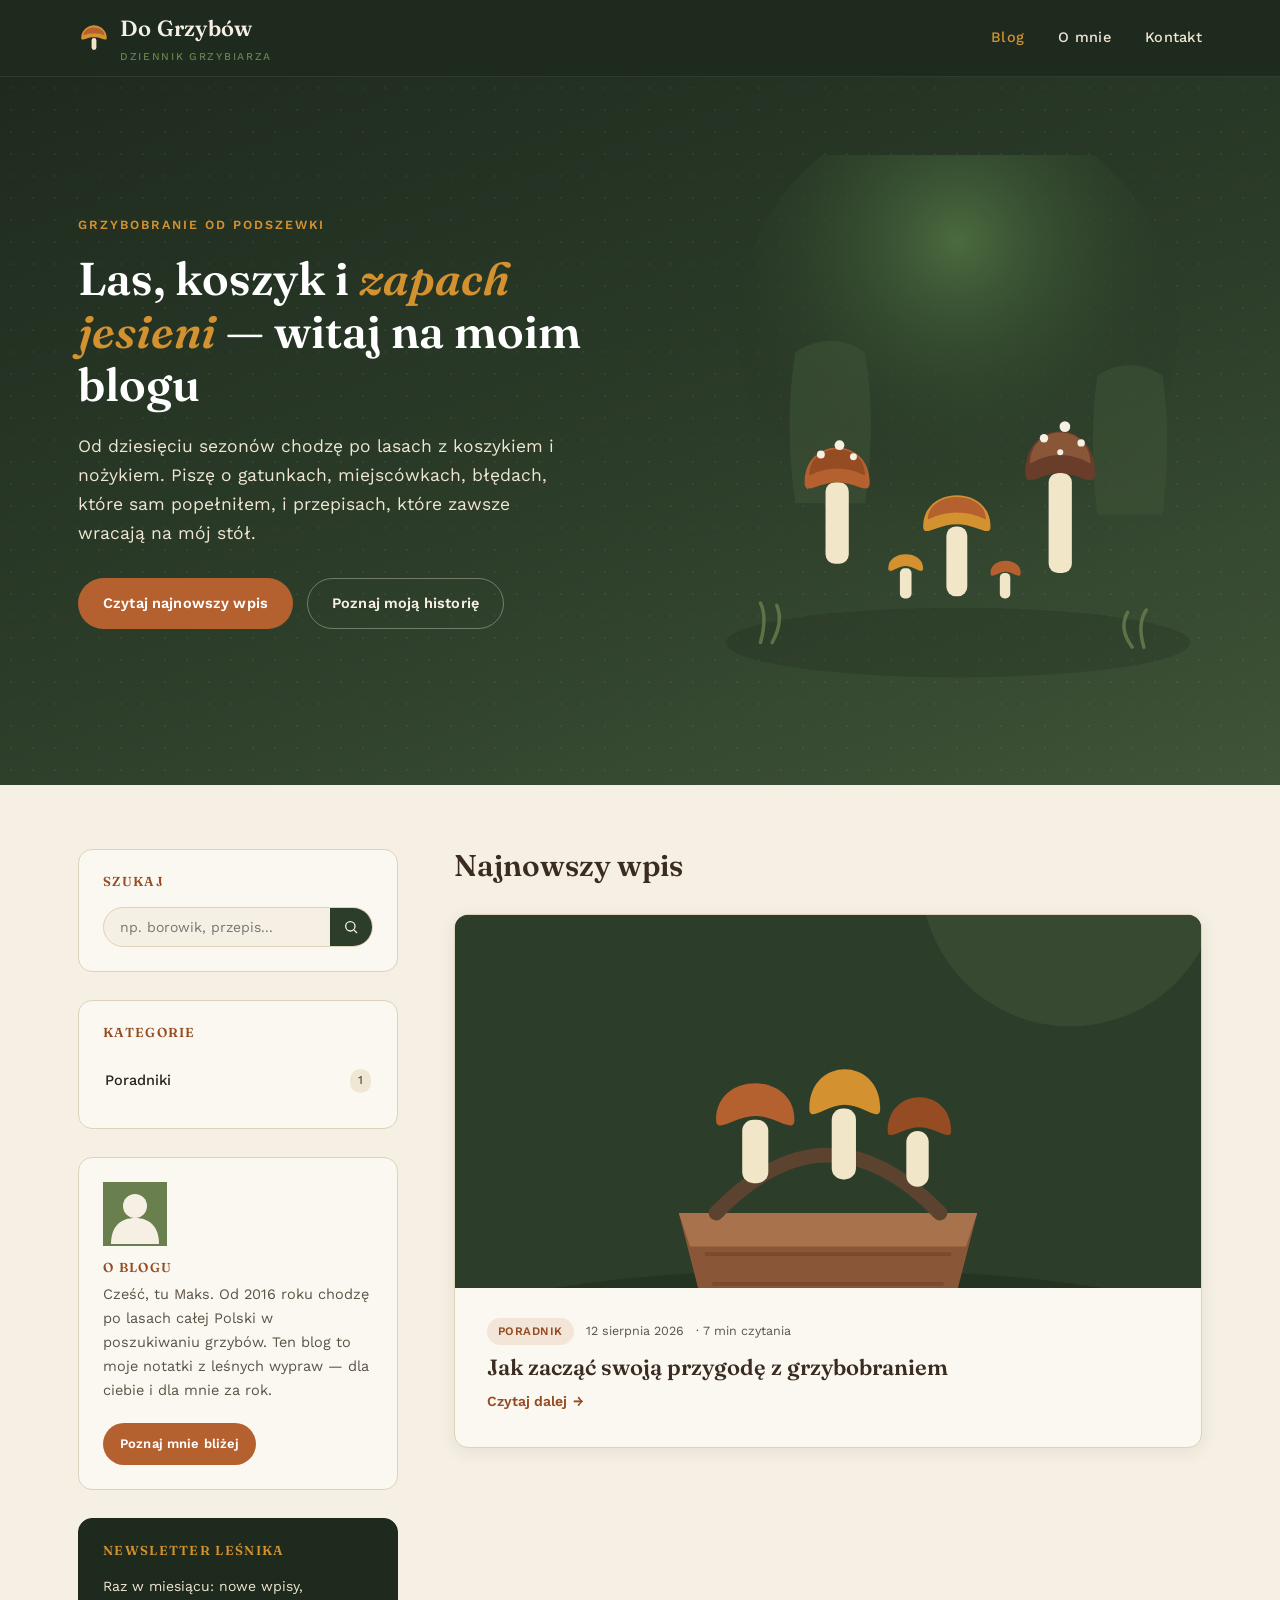
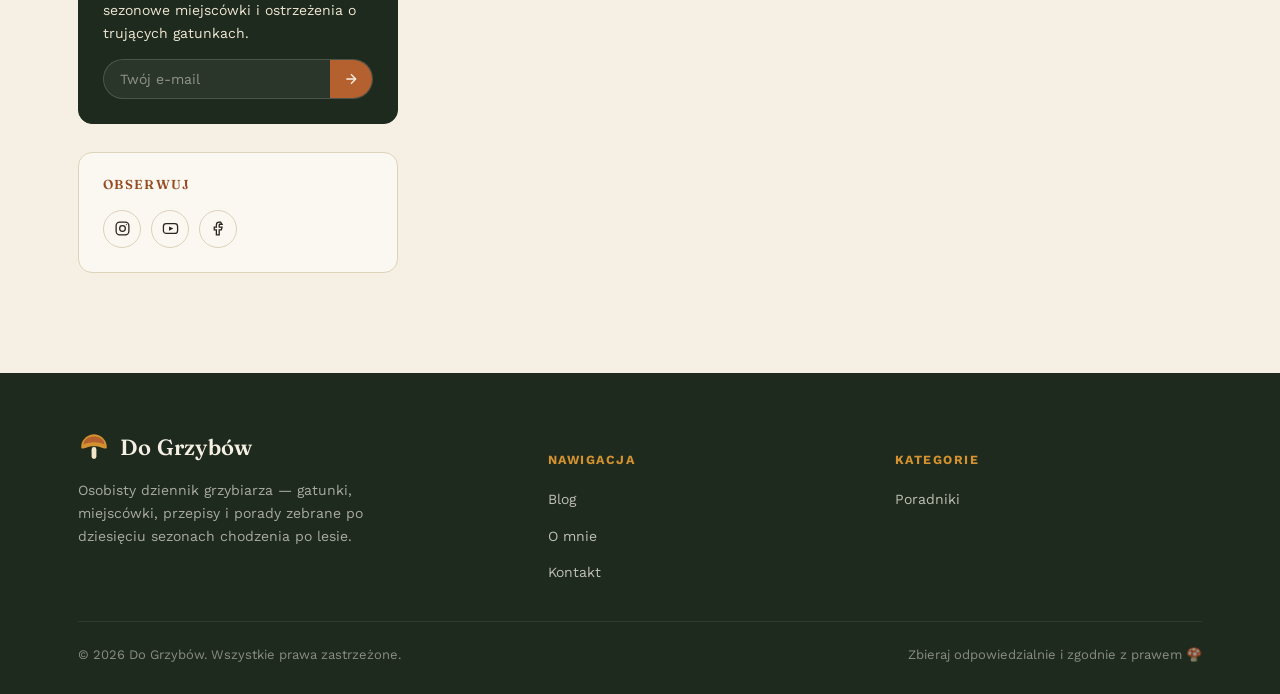
==== commit 00f9e2ba: "Uprość blog do jednego wpisu i przenieś sidebar na lewo Usunięto 5 wpisów, zostawiono jeden jako fla" ====
--- a/index.html
+++ b/index.html
@@ -41,7 +41,7 @@
       <h1>Las, koszyk i <em>zapach jesieni</em> — witaj na moim blogu</h1>
       <p class="lede">Od dziesięciu sezonów chodzę po lasach z koszykiem i nożykiem. Piszę o gatunkach, miejscówkach, błędach, które sam popełniłem, i przepisach, które zawsze wracają na mój stół.</p>
       <div class="hero-actions">
-        <a href="#najnowsze" class="btn btn-primary">Czytaj najnowsze wpisy</a>
+        <a href="#najnowsze" class="btn btn-primary">Czytaj najnowszy wpis</a>
         <a href="o-mnie.html" class="btn btn-ghost">Poznaj moją historię</a>
       </div>
     </div>
@@ -57,7 +57,7 @@
 
       <section id="najnowsze">
         <div class="section-heading">
-          <h2>Najnowsze wpisy</h2>
+          <h2>Najnowszy wpis</h2>
           <span class="count" data-empty-state style="display:none;">Brak wyników dla podanej frazy.</span>
         </div>
 
@@ -74,97 +74,10 @@
                 <span>· 7 min czytania</span>
               </div>
               <h3><a href="posts/jak-zaczac-grzybobranie.html">Jak zacząć swoją przygodę z grzybobraniem</a></h3>
-              <p class="excerpt">Nie potrzebujesz drogiego sprzętu ani sekretnej wiedzy leśniczego. Potrzebujesz koszyka, noża i planu — pokazuję, od czego naprawdę zacząć pierwszy sezon.</p>
               <a href="posts/jak-zaczac-grzybobranie.html" class="read-more">Czytaj dalej <span class="arrow">→</span></a>
             </div>
           </article>
 
-          <article class="post-card" data-post-card data-search="borowik szlachetny prawdziwek król polskich lasów gatunek">
-            <a href="posts/borowik-szlachetny.html" class="thumb">
-              <img src="images/thumb-borowik.svg" alt="Borowik szlachetny w lesie">
-            </a>
-            <div class="body">
-              <div class="post-meta">
-                <span class="tag">Gatunki</span>
-                <span>29 lipca 2026</span>
-                <span>· 6 min czytania</span>
-              </div>
-              <h3><a href="posts/borowik-szlachetny.html">Borowik szlachetny — król polskich lasów</a></h3>
-              <p class="excerpt">Twardy, mięsisty, pachnący orzechami — borowik to grzyb, dla którego warto wstać przed świtem. Jak go rozpoznać na sto procent i z czym łatwo go pomylić.</p>
-              <a href="posts/borowik-szlachetny.html" class="read-more">Czytaj dalej <span class="arrow">→</span></a>
-            </div>
-          </article>
-
-          <article class="post-card" data-post-card data-search="grzyby trujące jadalne bezpieczeństwo pomyłki niebezpieczne muchomor">
-            <a href="posts/grzyby-trujace-a-jadalne.html" class="thumb">
-              <img src="images/thumb-trujace.svg" alt="Ostrzeżenie o grzybach trujących">
-            </a>
-            <div class="body">
-              <div class="post-meta">
-                <span class="tag">Bezpieczeństwo</span>
-                <span>15 lipca 2026</span>
-                <span>· 8 min czytania</span>
-              </div>
-              <h3><a href="posts/grzyby-trujace-a-jadalne.html">Grzyby trujące, które łatwo pomylić z jadalnymi</a></h3>
-              <p class="excerpt">Muchomor sromotnikowy potrafi wyglądać niewinnie, a gąska niedobra do złudzenia przypomina swoją bezpieczną kuzynkę. Osiem par, które musisz umieć odróżnić.</p>
-              <a href="posts/grzyby-trujace-a-jadalne.html" class="read-more">Czytaj dalej <span class="arrow">→</span></a>
-            </div>
-          </article>
-
-          <article class="post-card" data-post-card data-search="najlepsze miejsca grzybobranie polska lasy region gdzie szukać">
-            <a href="posts/najlepsze-miejsca-na-grzybobranie.html" class="thumb">
-              <img src="images/thumb-miejsca.svg" alt="Ścieżka leśna wśród drzew">
-            </a>
-            <div class="body">
-              <div class="post-meta">
-                <span class="tag">Miejscówki</span>
-                <span>2 lipca 2026</span>
-                <span>· 5 min czytania</span>
-              </div>
-              <h3><a href="posts/najlepsze-miejsca-na-grzybobranie.html">Najlepsze typy lasów na grzybobranie w Polsce</a></h3>
-              <p class="excerpt">Nie zdradzę Ci moich sekretnych miejscówek — ale pokażę, jak samemu je znaleźć. Czym różni się bór sosnowy od grądu i dlaczego to ma znaczenie.</p>
-              <a href="posts/najlepsze-miejsca-na-grzybobranie.html" class="read-more">Czytaj dalej <span class="arrow">→</span></a>
-            </div>
-          </article>
-
-          <article class="post-card" data-post-card data-search="zupa grzybowa przepis prawdziwki kuchnia gotowanie">
-            <a href="posts/przepis-zupa-grzybowa.html" class="thumb">
-              <img src="images/thumb-przepis.svg" alt="Miska pachnącej zupy grzybowej">
-            </a>
-            <div class="body">
-              <div class="post-meta">
-                <span class="tag">Przepisy</span>
-                <span>20 czerwca 2026</span>
-                <span>· 4 min czytania</span>
-              </div>
-              <h3><a href="posts/przepis-zupa-grzybowa.html">Zupa grzybowa z prawdziwków — przepis na cały dom</a></h3>
-              <p class="excerpt">To danie, na które w mojej rodzinie czeka się cały rok. Prosty przepis, który pozwala grzybom mówić same za siebie — bez zagłuszania ich śmietaną.</p>
-              <a href="posts/przepis-zupa-grzybowa.html" class="read-more">Czytaj dalej <span class="arrow">→</span></a>
-            </div>
-          </article>
-
-          <article class="post-card" data-post-card data-search="błędy początkującego grzybiarza pomyłki rady">
-            <a href="posts/bledy-poczatkujacego.html" class="thumb">
-              <img src="images/thumb-bledy.svg" alt="Grzyb pod lupą">
-            </a>
-            <div class="body">
-              <div class="post-meta">
-                <span class="tag">Poradnik</span>
-                <span>8 czerwca 2026</span>
-                <span>· 6 min czytania</span>
-              </div>
-              <h3><a href="posts/bledy-poczatkujacego.html">5 najczęstszych błędów początkującego grzybiarza</a></h3>
-              <p class="excerpt">Sam popełniłem każdy z nich w pierwszym sezonie. Od złego koszyka po zbieranie „na pewniaka” — czego unikać, żeby grzybobranie zostało przyjemnością.</p>
-              <a href="posts/bledy-poczatkujacego.html" class="read-more">Czytaj dalej <span class="arrow">→</span></a>
-            </div>
-          </article>
-
-        </div>
-
-        <div class="pagination">
-          <span class="current">1</span>
-          <a href="#">2</a>
-          <a href="#">→</a>
         </div>
       </section>
 
@@ -183,37 +96,8 @@
         <div class="widget">
           <h4>Kategorie</h4>
           <ul class="cat-list">
-            <li><a href="index.html">Poradniki <span class="n">2</span></a></li>
-            <li><a href="index.html">Gatunki grzybów <span class="n">1</span></a></li>
-            <li><a href="index.html">Bezpieczeństwo <span class="n">1</span></a></li>
-            <li><a href="index.html">Miejscówki <span class="n">1</span></a></li>
-            <li><a href="index.html">Przepisy <span class="n">1</span></a></li>
+            <li><a href="index.html">Poradniki <span class="n">1</span></a></li>
           </ul>
-        </div>
-
-        <div class="widget">
-          <h4>Ostatnie wpisy</h4>
-          <div class="mini-post">
-            <a href="posts/jak-zaczac-grzybobranie.html" class="thumb"><img src="images/thumb-poczatek.svg" alt=""></a>
-            <div class="info">
-              <h5><a href="posts/jak-zaczac-grzybobranie.html">Jak zacząć swoją przygodę z grzybobraniem</a></h5>
-              <span class="date">12 sierpnia 2026</span>
-            </div>
-          </div>
-          <div class="mini-post">
-            <a href="posts/borowik-szlachetny.html" class="thumb"><img src="images/thumb-borowik.svg" alt=""></a>
-            <div class="info">
-              <h5><a href="posts/borowik-szlachetny.html">Borowik szlachetny — król polskich lasów</a></h5>
-              <span class="date">29 lipca 2026</span>
-            </div>
-          </div>
-          <div class="mini-post">
-            <a href="posts/grzyby-trujace-a-jadalne.html" class="thumb"><img src="images/thumb-trujace.svg" alt=""></a>
-            <div class="info">
-              <h5><a href="posts/grzyby-trujace-a-jadalne.html">Grzyby trujące, które łatwo pomylić z jadalnymi</a></h5>
-              <span class="date">15 lipca 2026</span>
-            </div>
-          </div>
         </div>
 
         <div class="widget about-widget">
@@ -274,9 +158,6 @@
         <h5>Kategorie</h5>
         <ul>
           <li><a href="index.html">Poradniki</a></li>
-          <li><a href="index.html">Gatunki grzybów</a></li>
-          <li><a href="index.html">Bezpieczeństwo</a></li>
-          <li><a href="index.html">Przepisy</a></li>
         </ul>
       </div>
     </div>
--- a/css/style.css
+++ b/css/style.css
@@ -262,10 +262,12 @@
 
 .layout {
   display: grid;
-  grid-template-columns: minmax(0, 1fr) 320px;
+  grid-template-columns: 320px minmax(0, 1fr);
   gap: 56px;
   align-items: start;
 }
+
+.layout .sidebar { order: -1; }
 
 .section-heading {
   display: flex;
@@ -288,9 +290,8 @@
 .post-list { display: flex; flex-direction: column; gap: 34px; }
 
 .post-card {
-  display: grid;
-  grid-template-columns: 240px 1fr;
-  gap: 28px;
+  display: flex;
+  flex-direction: column;
   background: var(--paper);
   border-radius: var(--radius);
   overflow: hidden;
@@ -303,7 +304,7 @@
 
 .post-card .thumb {
   background: var(--forest);
-  aspect-ratio: 4 / 3.4;
+  aspect-ratio: 16 / 8;
   overflow: hidden;
 }
 
@@ -314,10 +315,9 @@
 }
 
 .post-card .body {
-  padding: 26px 26px 26px 0;
+  padding: 30px 32px 34px;
   display: flex;
   flex-direction: column;
-  justify-content: center;
 }
 
 .post-meta {
@@ -764,9 +764,8 @@
   .main-nav.open { transform: translateY(0); }
   .nav-toggle { display: block; }
   .hero h1 { font-size: 32px; }
-  .post-card { grid-template-columns: 1fr; }
   .post-card .thumb { aspect-ratio: 16/9; }
-  .post-card .body { padding: 20px; }
+  .post-card .body { padding: 22px; }
   .value-grid { grid-template-columns: 1fr; }
   .post-hero h1 { font-size: 28px; }
 }
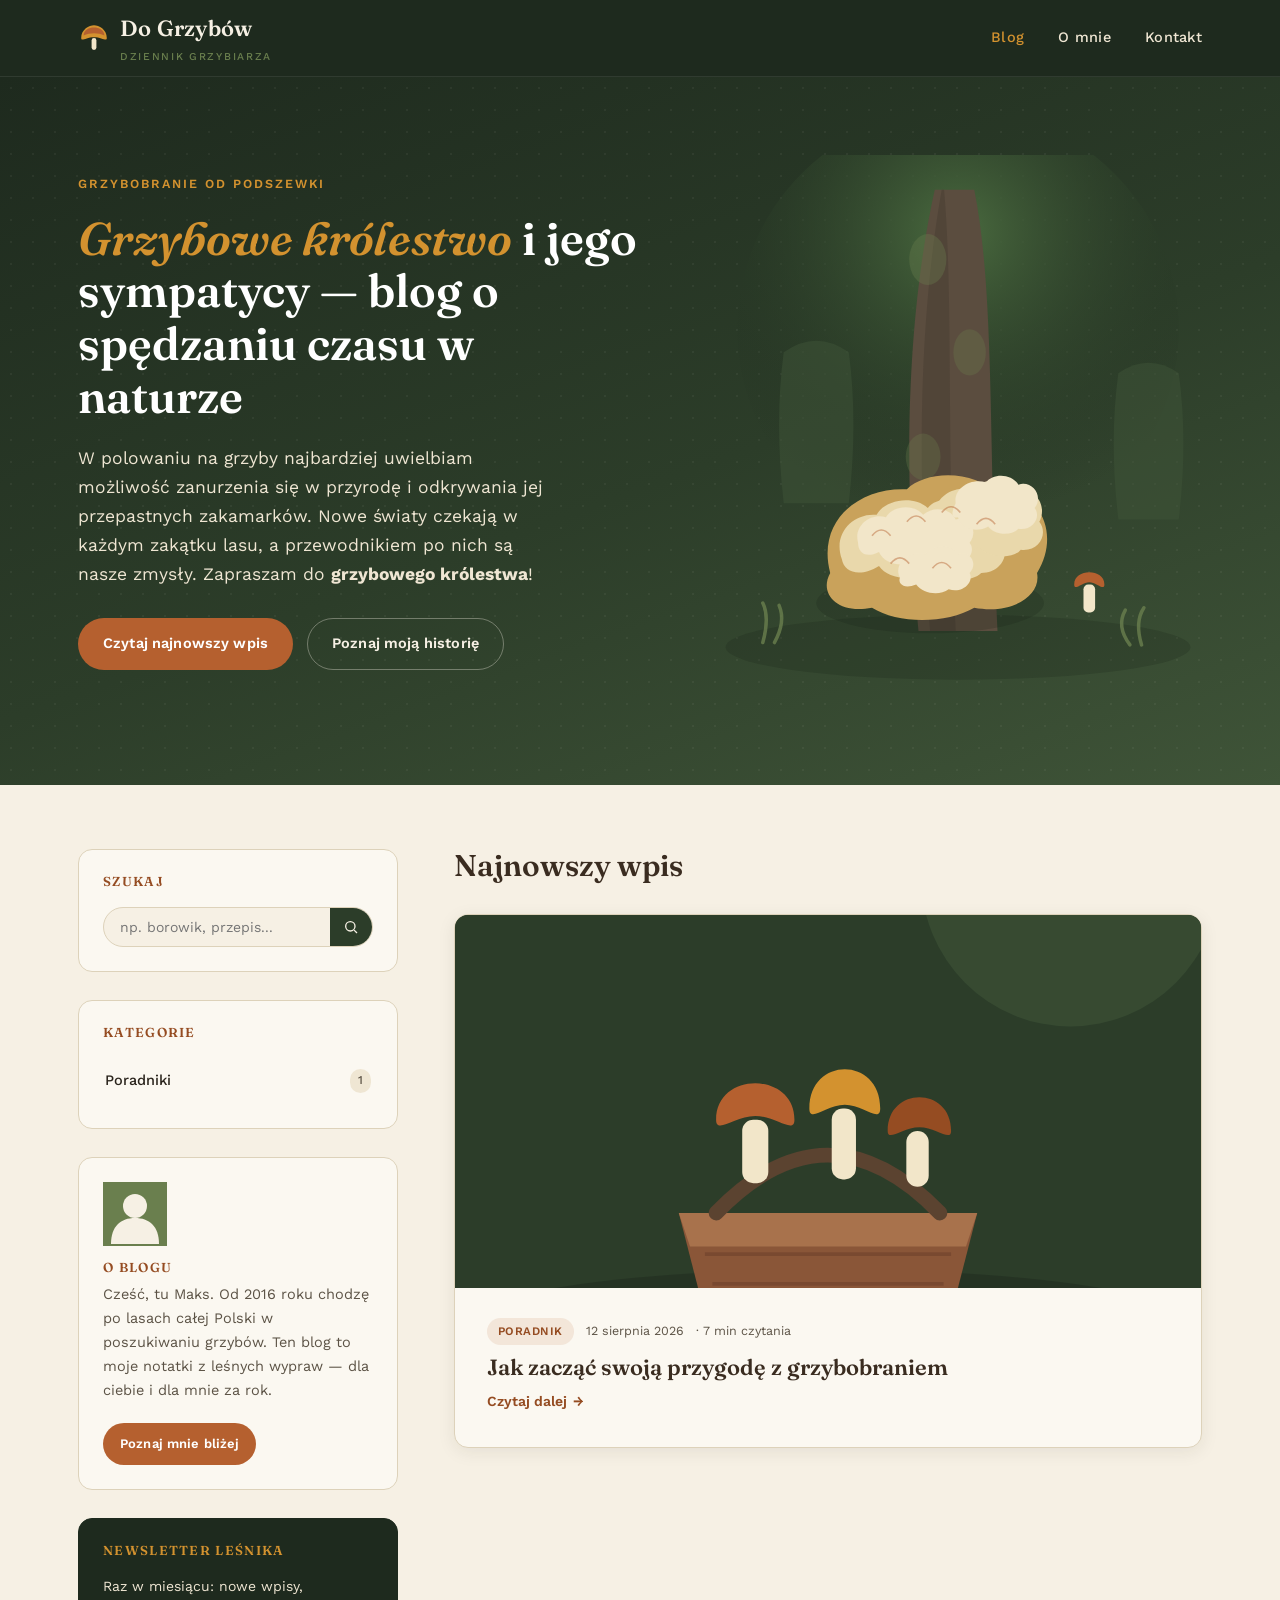
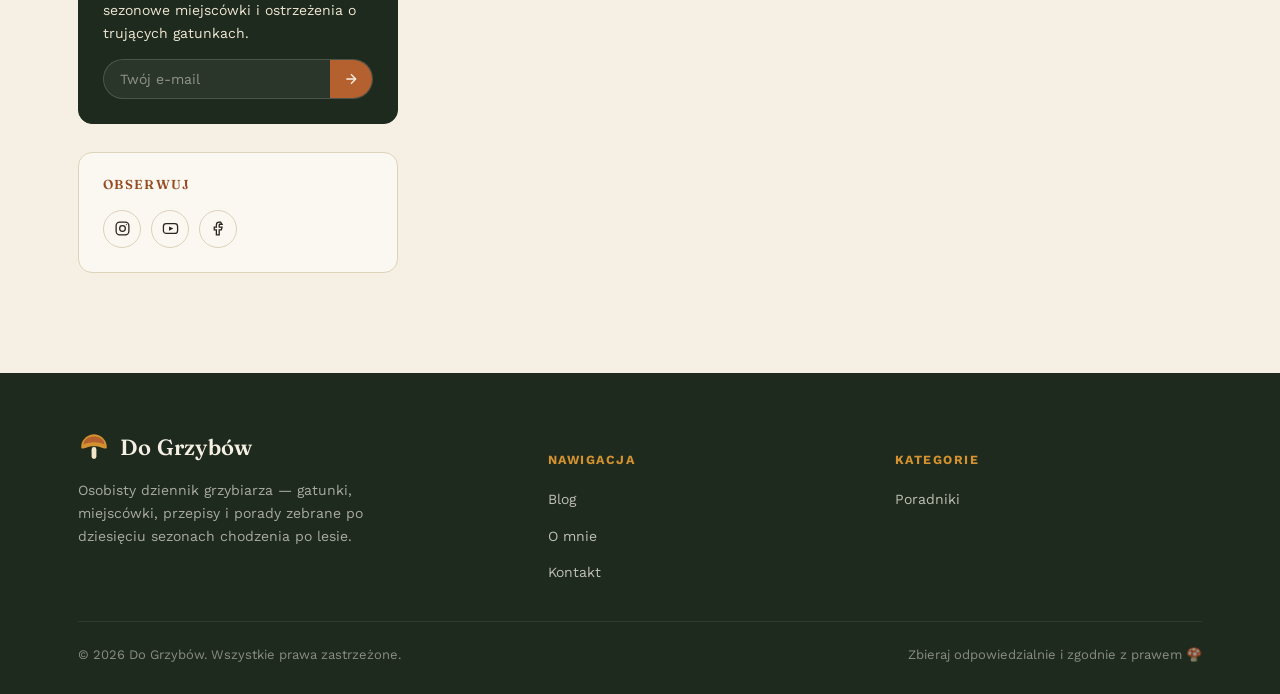
==== commit 65ae6c53: "Nowy nagłówek hero i tymczasowa ilustracja siedzunia Zamieniono tekst hero na nowy tytuł/podtytuł o " ====
--- a/index.html
+++ b/index.html
@@ -38,15 +38,15 @@
   <div class="container">
     <div class="hero-copy">
       <span class="hero-eyebrow">Grzybobranie od podszewki</span>
-      <h1>Las, koszyk i <em>zapach jesieni</em> — witaj na moim blogu</h1>
-      <p class="lede">Od dziesięciu sezonów chodzę po lasach z koszykiem i nożykiem. Piszę o gatunkach, miejscówkach, błędach, które sam popełniłem, i przepisach, które zawsze wracają na mój stół.</p>
+      <h1><em>Grzybowe królestwo</em> i jego sympatycy — blog o spędzaniu czasu w naturze</h1>
+      <p class="lede">W polowaniu na grzyby najbardziej uwielbiam możliwość zanurzenia się w przyrodę i odkrywania jej przepastnych zakamarków. Nowe światy czekają w każdym zakątku lasu, a przewodnikiem po nich są nasze zmysły. Zapraszam do <strong>grzybowego królestwa</strong>!</p>
       <div class="hero-actions">
         <a href="#najnowsze" class="btn btn-primary">Czytaj najnowszy wpis</a>
         <a href="o-mnie.html" class="btn btn-ghost">Poznaj moją historię</a>
       </div>
     </div>
     <div class="hero-art">
-      <img src="images/hero-forest.svg" alt="Ilustracja lasu z grzybami">
+      <img src="images/hero-siedzun.svg" alt="Siedzuń sosnowy rosnący u podnóża drzewa w lesie">
     </div>
   </div>
 </section>
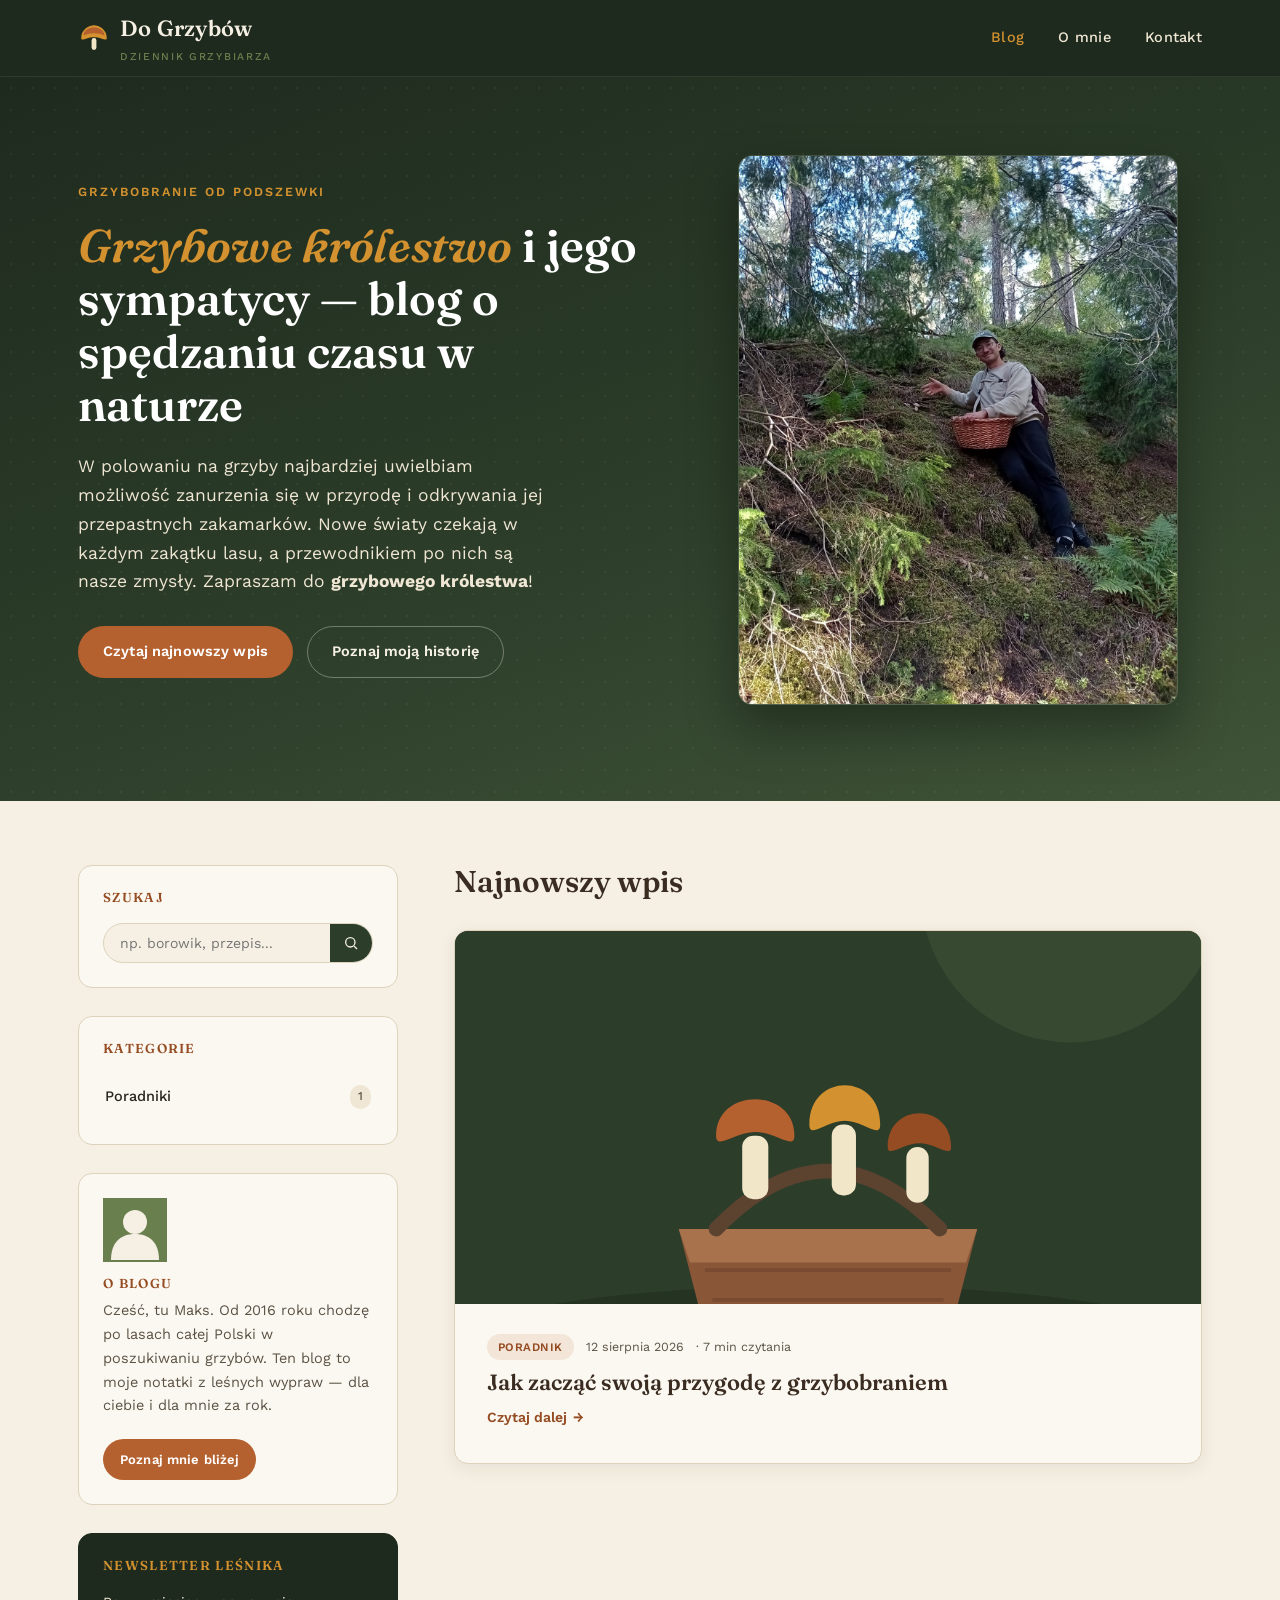
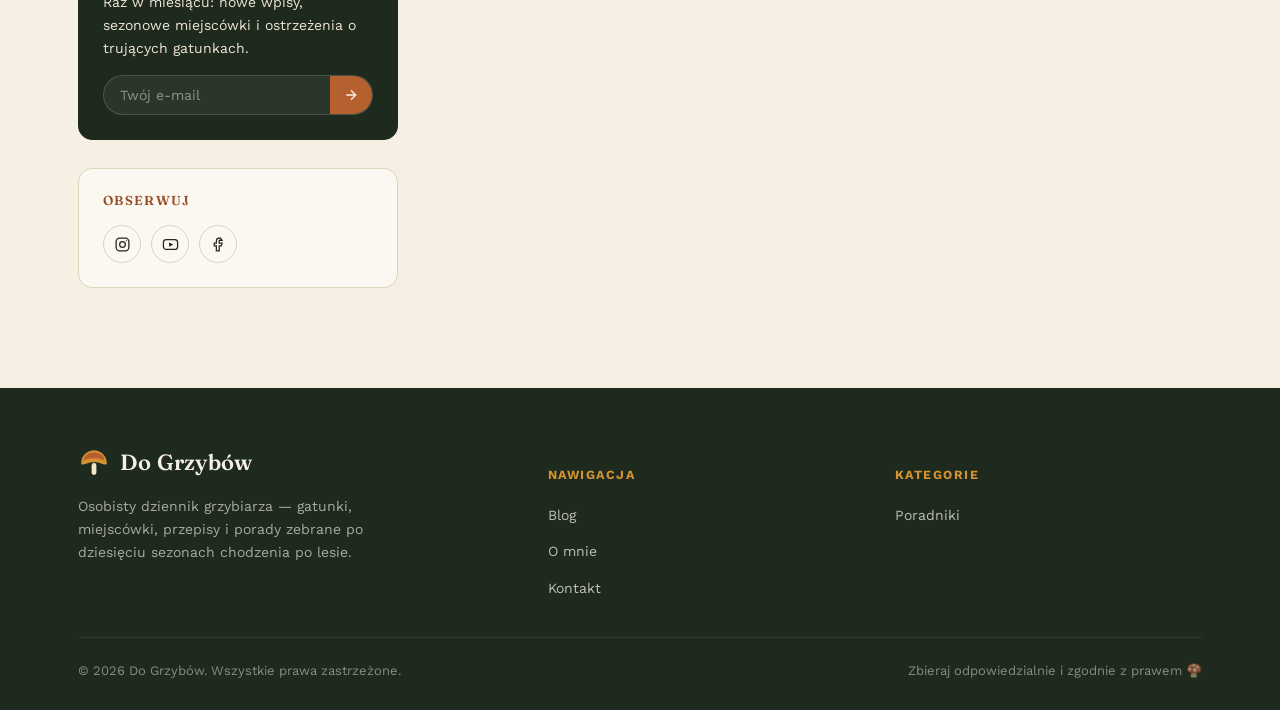
==== commit 983e0f2b: "Zamień ilustrację hero na prawdziwe zdjęcie z grzybobrania Grafikę hero zastąpiono zdjęciem autora z" ====
--- a/index.html
+++ b/index.html
@@ -46,7 +46,7 @@
       </div>
     </div>
     <div class="hero-art">
-      <img src="images/hero-siedzun.svg" alt="Siedzuń sosnowy rosnący u podnóża drzewa w lesie">
+      <img src="images/hero-grzybiarz.jpg" alt="Autor bloga z koszykiem podczas grzybobrania na mchu w lesie">
     </div>
   </div>
 </section>
--- a/css/style.css
+++ b/css/style.css
@@ -207,6 +207,17 @@
 
 .hero-art { position: relative; }
 .hero-art svg { width: 100%; height: auto; max-width: 420px; margin: 0 auto; display: block; }
+.hero-art img {
+  width: 100%;
+  max-width: 440px;
+  aspect-ratio: 4 / 5;
+  object-fit: cover;
+  display: block;
+  margin: 0 auto;
+  border-radius: var(--radius);
+  box-shadow: 0 24px 50px rgba(0, 0, 0, 0.35);
+  border: 1px solid rgba(246, 240, 228, 0.14);
+}
 
 .hero::after {
   content: "";
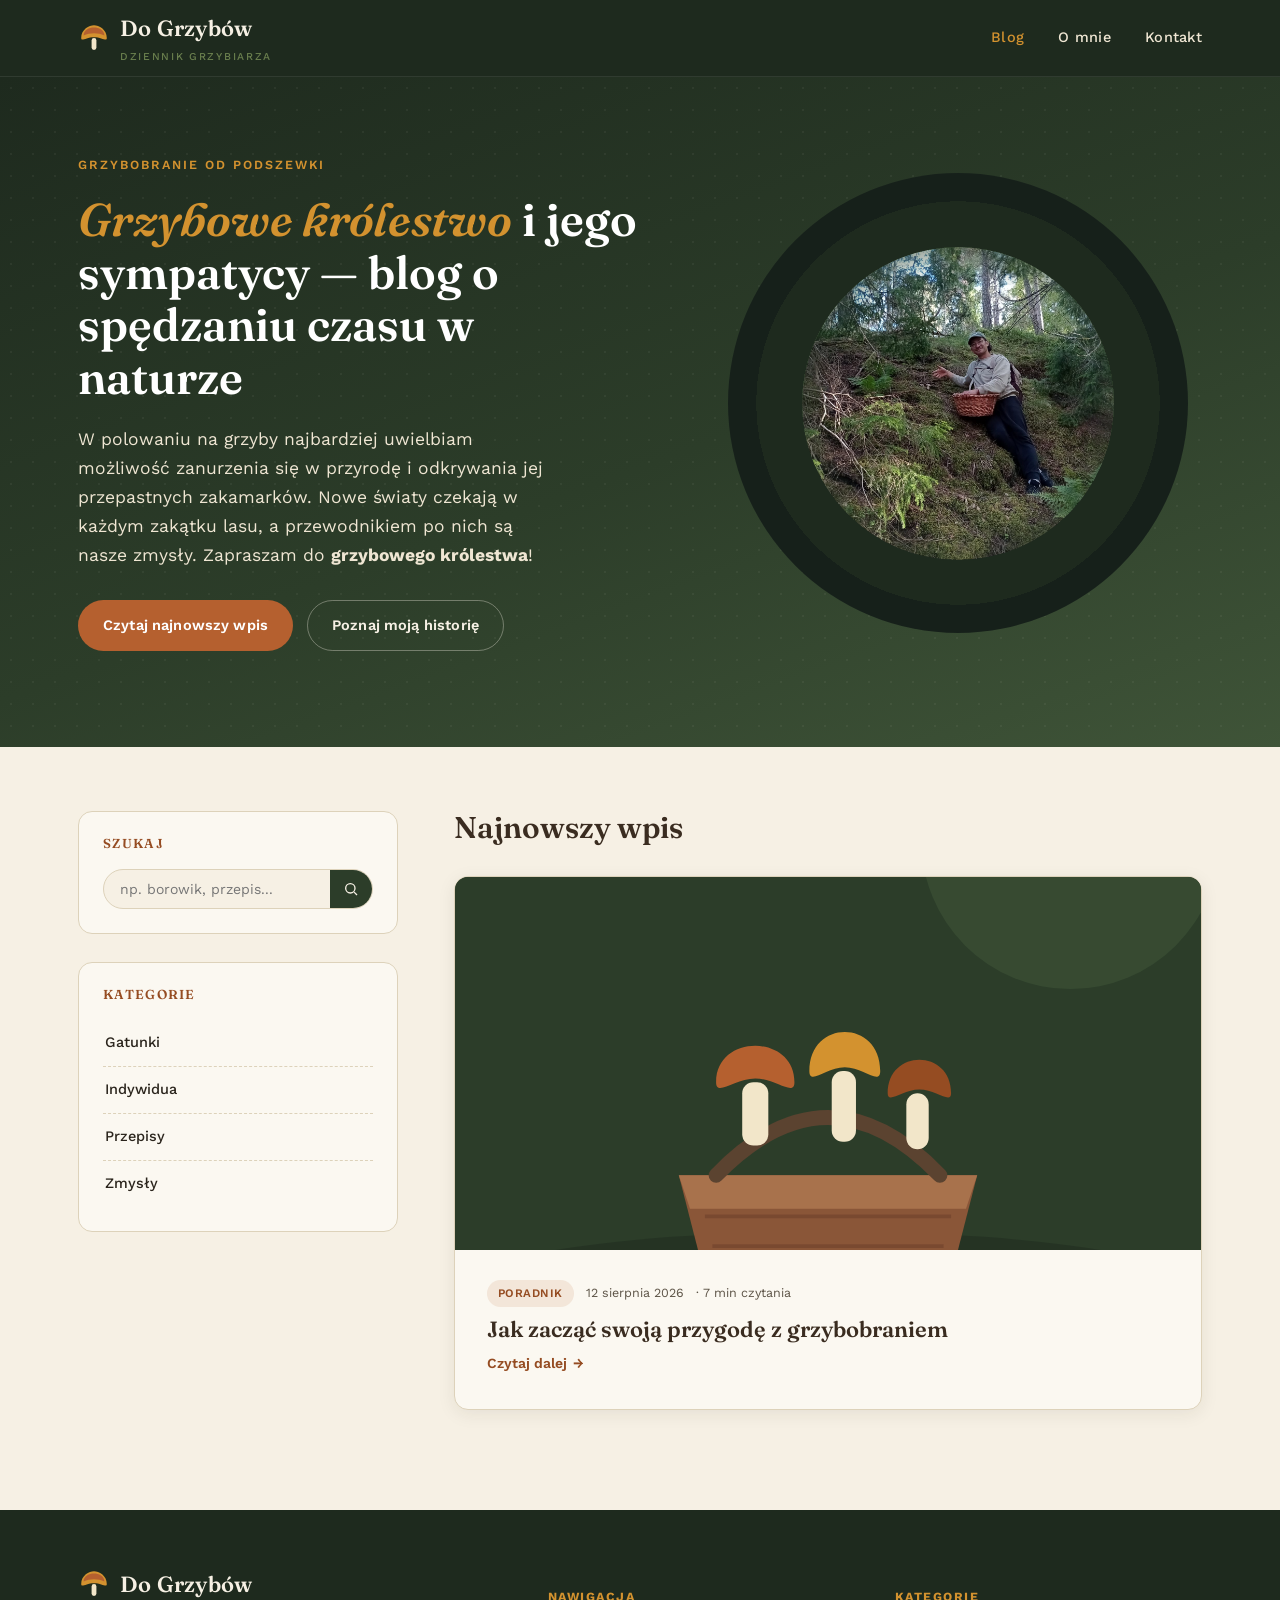
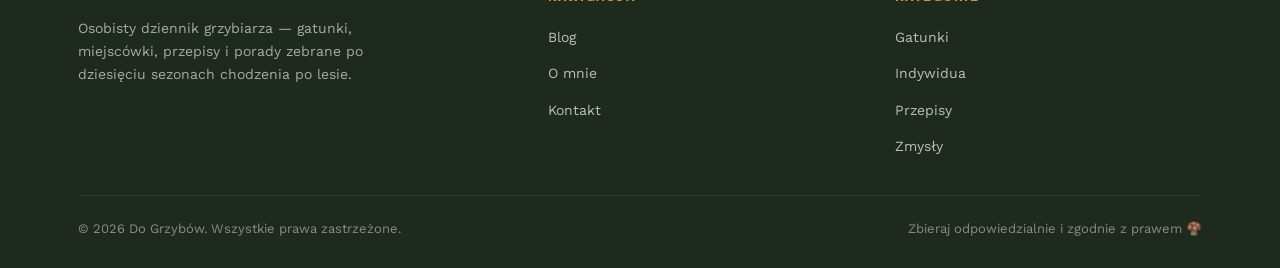
==== commit 57eee6f3: "Nowe kategorie, oczyszczony sidebar, okrągłe zdjęcie hero z kręgami - Kategorie zmienione na: Gatunk" ====
--- a/index.html
+++ b/index.html
@@ -96,35 +96,11 @@
         <div class="widget">
           <h4>Kategorie</h4>
           <ul class="cat-list">
-            <li><a href="index.html">Poradniki <span class="n">1</span></a></li>
+            <li><a href="index.html">Gatunki</a></li>
+            <li><a href="index.html">Indywidua</a></li>
+            <li><a href="index.html">Przepisy</a></li>
+            <li><a href="index.html">Zmysły</a></li>
           </ul>
-        </div>
-
-        <div class="widget about-widget">
-          <div class="avatar"><img src="images/avatar.svg" alt="Awatar autora"></div>
-          <h4 style="margin-bottom:8px;">O blogu</h4>
-          <p>Cześć, tu Maks. Od 2016 roku chodzę po lasach całej Polski w poszukiwaniu grzybów. Ten blog to moje notatki z leśnych wypraw — dla ciebie i dla mnie za rok.</p>
-          <a href="o-mnie.html" class="btn btn-primary btn-small" style="margin-top:6px;">Poznaj mnie bliżej</a>
-        </div>
-
-        <div class="widget newsletter">
-          <h4>Newsletter leśnika</h4>
-          <p>Raz w miesiącu: nowe wpisy, sezonowe miejscówki i ostrzeżenia o trujących gatunkach.</p>
-          <form class="search-box" data-newsletter-form>
-            <input type="email" placeholder="Twój e-mail" required>
-            <button type="submit" aria-label="Zapisz się">
-              <svg width="16" height="16" viewBox="0 0 24 24" fill="none" stroke="currentColor" stroke-width="2"><line x1="5" y1="12" x2="19" y2="12"/><polyline points="12 5 19 12 12 19"/></svg>
-            </button>
-          </form>
-        </div>
-
-        <div class="widget">
-          <h4>Obserwuj</h4>
-          <div class="social-row">
-            <a href="#" aria-label="Instagram"><svg viewBox="0 0 24 24" fill="none" stroke="currentColor" stroke-width="1.8"><rect x="3" y="3" width="18" height="18" rx="5"/><circle cx="12" cy="12" r="4"/><circle cx="17.5" cy="6.5" r="0.8" fill="currentColor" stroke="none"/></svg></a>
-            <a href="#" aria-label="YouTube"><svg viewBox="0 0 24 24" fill="none" stroke="currentColor" stroke-width="1.8"><rect x="2" y="5" width="20" height="14" rx="4"/><polygon points="10 9 16 12 10 15" fill="currentColor" stroke="none"/></svg></a>
-            <a href="#" aria-label="Facebook"><svg viewBox="0 0 24 24" fill="none" stroke="currentColor" stroke-width="1.8"><path d="M15 3h-2a4 4 0 0 0-4 4v3H6v4h3v7h4v-7h3l1-4h-4V7a1 1 0 0 1 1-1h3z"/></svg></a>
-          </div>
         </div>
 
       </aside>
@@ -157,7 +133,10 @@
       <div class="footer-col">
         <h5>Kategorie</h5>
         <ul>
-          <li><a href="index.html">Poradniki</a></li>
+          <li><a href="index.html">Gatunki</a></li>
+          <li><a href="index.html">Indywidua</a></li>
+          <li><a href="index.html">Przepisy</a></li>
+          <li><a href="index.html">Zmysły</a></li>
         </ul>
       </div>
     </div>
--- a/css/style.css
+++ b/css/style.css
@@ -205,18 +205,52 @@
 
 .hero-actions { display: flex; gap: 14px; flex-wrap: wrap; }
 
-.hero-art { position: relative; }
+.hero-art {
+  position: relative;
+  width: 100%;
+  max-width: 460px;
+  aspect-ratio: 1 / 1;
+  margin: 0 auto;
+  display: flex;
+  align-items: center;
+  justify-content: center;
+}
 .hero-art svg { width: 100%; height: auto; max-width: 420px; margin: 0 auto; display: block; }
+
+.hero-art::before {
+  content: "";
+  position: absolute;
+  inset: 0;
+  border-radius: 50%;
+  background: repeating-radial-gradient(
+    circle at center,
+    #a8bd88 0,
+    #a8bd88 9%,
+    #7c9463 9%,
+    #7c9463 18%,
+    #5c7448 18%,
+    #5c7448 27%,
+    #435a34 27%,
+    #435a34 36%,
+    #2c3d29 36%,
+    #2c3d29 48%,
+    #1e2a1e 48%,
+    #1e2a1e 62%,
+    #16201a 62%,
+    #16201a 100%
+  );
+}
+
 .hero-art img {
-  width: 100%;
-  max-width: 440px;
-  aspect-ratio: 4 / 5;
+  position: relative;
+  z-index: 1;
+  width: 68%;
+  aspect-ratio: 1 / 1;
   object-fit: cover;
+  border-radius: 50%;
   display: block;
-  margin: 0 auto;
-  border-radius: var(--radius);
-  box-shadow: 0 24px 50px rgba(0, 0, 0, 0.35);
-  border: 1px solid rgba(246, 240, 228, 0.14);
+  -webkit-mask-image: radial-gradient(circle, #000 58%, transparent 88%);
+  mask-image: radial-gradient(circle, #000 58%, transparent 88%);
 }
 
 .hero::after {
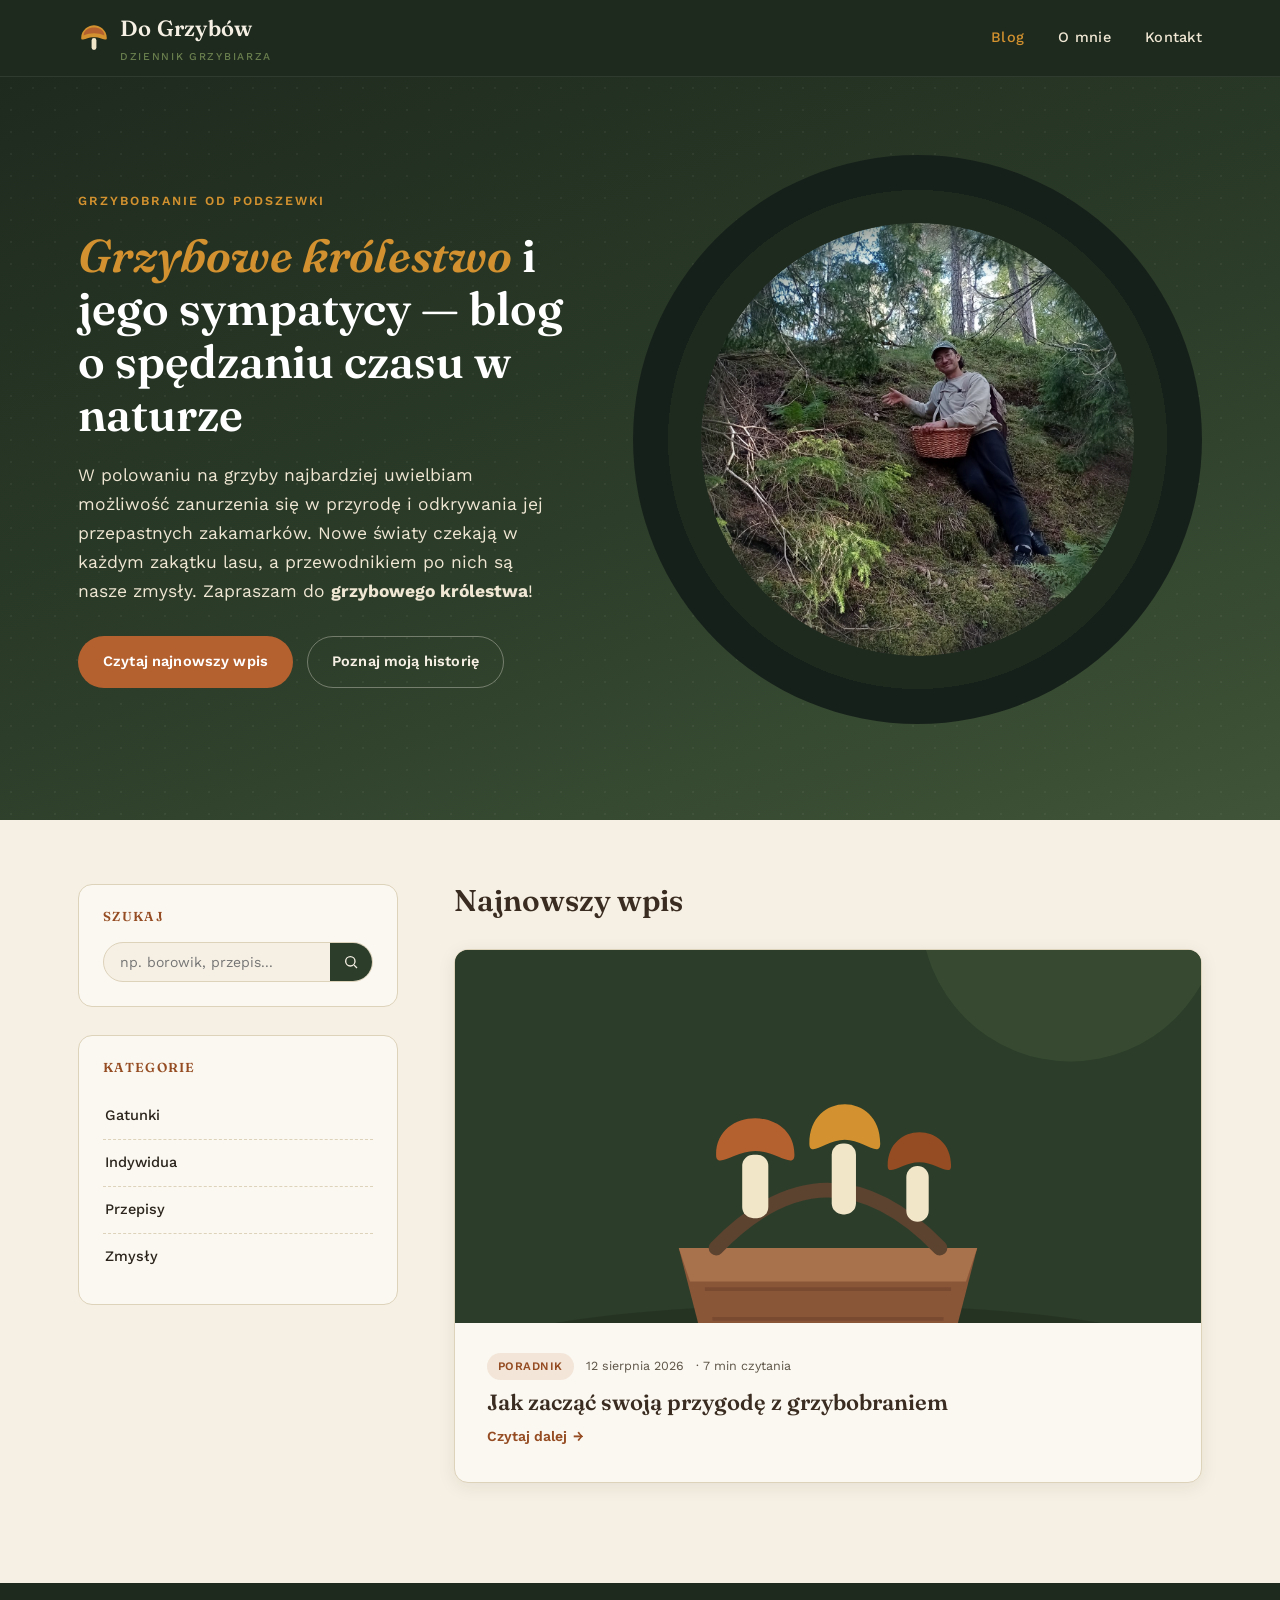
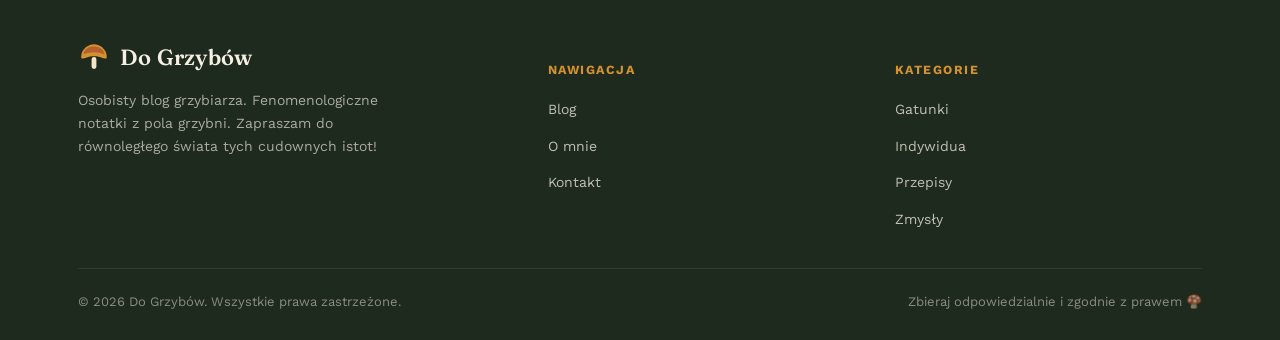
==== commit 8a166513: "Dopasuj wysokość zdjęć do tekstu O mnie, nowy opis w stopce - Kolumna zdjęć na stronie O mnie rozcią" ====
--- a/index.html
+++ b/index.html
@@ -120,7 +120,7 @@
           </svg>
           <span>Do Grzybów</span>
         </a>
-        <p>Osobisty dziennik grzybiarza — gatunki, miejscówki, przepisy i porady zebrane po dziesięciu sezonach chodzenia po lesie.</p>
+        <p>Osobisty blog grzybiarza. Fenomenologiczne notatki z pola grzybni. Zapraszam do równoległego świata tych cudownych istot!</p>
       </div>
       <div class="footer-col">
         <h5>Nawigacja</h5>
--- a/css/style.css
+++ b/css/style.css
@@ -18,6 +18,8 @@
   --ink: #2a241c;
   --ink-soft: #5c5346;
   --line: #ddd2ba;
+  --link: #3a6f92;
+  --link-hover: #2a5570;
 
   --font-display: "Fraunces", Georgia, "Times New Roman", serif;
   --font-body: "Work Sans", -apple-system, BlinkMacSystemFont, "Segoe UI", sans-serif;
@@ -169,7 +171,7 @@
   padding-top: 78px;
   padding-bottom: 96px;
   display: grid;
-  grid-template-columns: 1.1fr 0.9fr;
+  grid-template-columns: 0.95fr 1.05fr;
   gap: 40px;
   align-items: center;
 }
@@ -208,7 +210,7 @@
 .hero-art {
   position: relative;
   width: 100%;
-  max-width: 460px;
+  max-width: 600px;
   aspect-ratio: 1 / 1;
   margin: 0 auto;
   display: flex;
@@ -244,7 +246,7 @@
 .hero-art img {
   position: relative;
   z-index: 1;
-  width: 68%;
+  width: 76%;
   aspect-ratio: 1 / 1;
   object-fit: cover;
   border-radius: 50%;
@@ -635,6 +637,20 @@
 }
 .post-content strong { color: var(--brown-dark); }
 
+.post-content a,
+.lede a,
+.author-box p a {
+  color: var(--link);
+  text-decoration: underline;
+  text-decoration-color: rgba(58, 111, 146, 0.4);
+  text-underline-offset: 2px;
+}
+.post-content a:hover,
+.lede a:hover,
+.author-box p a:hover {
+  color: var(--link-hover);
+}
+
 .callout {
   background: var(--cream-2);
   border: 1px solid var(--line);
@@ -698,13 +714,27 @@
 
 .about-grid {
   display: grid;
-  grid-template-columns: 1fr 1fr;
-  gap: 50px;
-  align-items: center;
-  margin: 40px 0 60px;
-}
-.about-grid .art { border-radius: var(--radius); overflow: hidden; box-shadow: var(--shadow-card); }
-.about-grid .art svg { width: 100%; height: 100%; }
+  grid-template-columns: minmax(0, 1fr) 340px;
+  gap: 44px;
+  align-items: stretch;
+  margin: 32px 0 40px;
+}
+.about-grid .about-text p { text-align: justify; }
+.about-grid .art {
+  display: flex;
+  flex-direction: column;
+  gap: 18px;
+}
+.about-grid .art img {
+  width: 100%;
+  flex: 1 1 0;
+  min-height: 0;
+  object-fit: cover;
+  display: block;
+  border-radius: var(--radius);
+  overflow: hidden;
+  box-shadow: var(--shadow-card);
+}
 
 .value-grid {
   display: grid;
@@ -721,12 +751,11 @@
 .value-card .icon { font-size: 26px; margin-bottom: 12px; display: block; }
 .value-card h4 { font-size: 17px; margin-bottom: 8px; text-transform: none; letter-spacing: 0; color: var(--brown-dark); }
 .value-card p { font-size: 14.5px; color: var(--ink-soft); margin: 0; }
+.value-card a { font-weight: 700; }
 
 .contact-grid {
-  display: grid;
-  grid-template-columns: 1fr 1fr;
-  gap: 50px;
-  margin-top: 30px;
+  max-width: 640px;
+  margin: 30px 0 0;
 }
 .contact-form { display: flex; flex-direction: column; gap: 16px; }
 .contact-form label { font-size: 13.5px; font-weight: 600; color: var(--brown-dark); margin-bottom: 6px; display: block; }
@@ -799,7 +828,10 @@
   .sidebar { order: -1; }
   .hero .container { grid-template-columns: 1fr; padding-top: 50px; }
   .hero-art { display: none; }
-  .about-grid, .contact-grid { grid-template-columns: 1fr; }
+  .about-grid { grid-template-columns: 1fr; }
+  .about-grid { align-items: start; }
+  .about-grid .art { order: -1; flex-direction: row; flex-wrap: wrap; }
+  .about-grid .art img { flex: 1 1 140px; aspect-ratio: 4 / 3; }
   .value-grid { grid-template-columns: 1fr 1fr; }
   .footer-grid { grid-template-columns: 1fr; }
 }
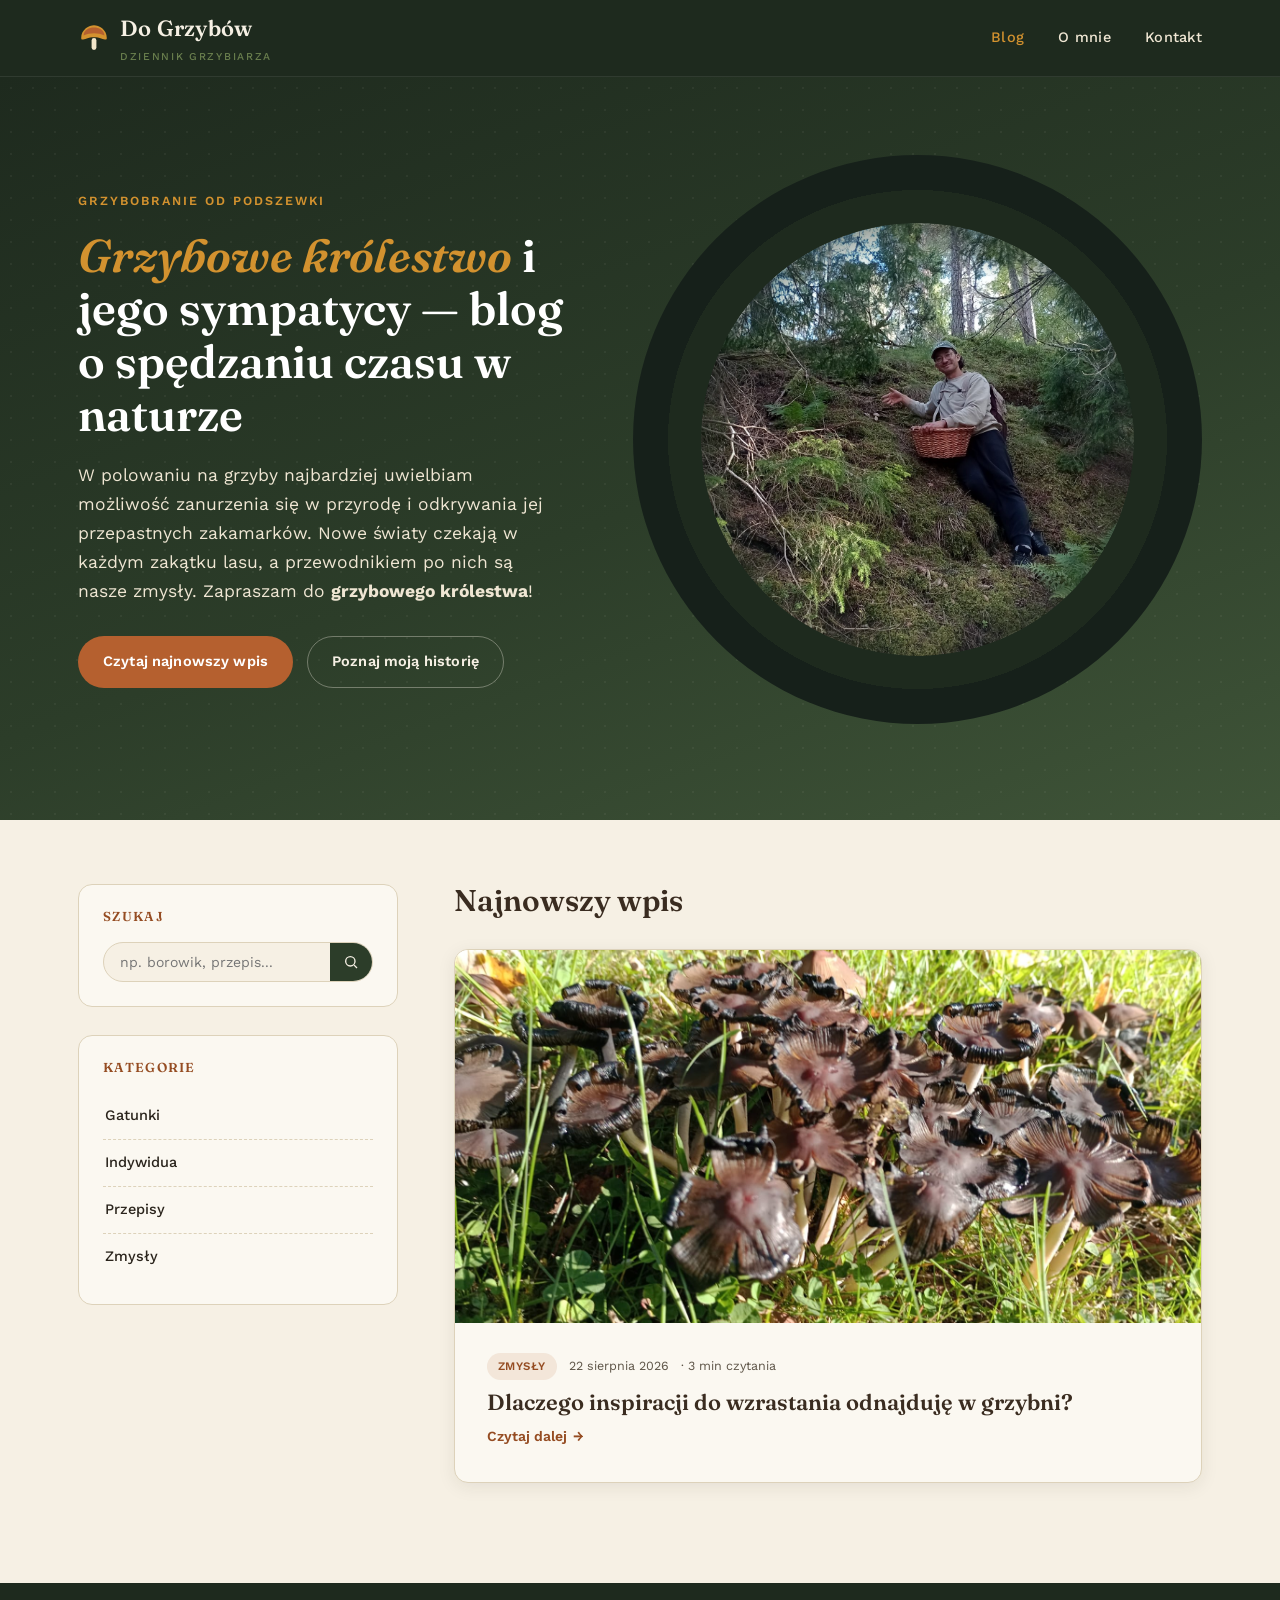
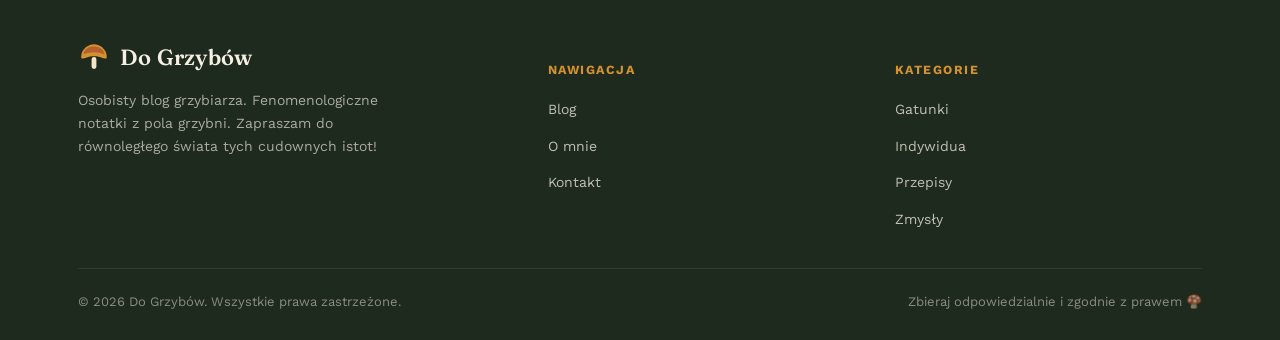
==== commit f8fc92c6: "Zamień pierwszy wpis na nowy tekst o grzybni Nowa treść: "Dlaczego inspiracji do wzrastania odnajduj" ====
--- a/index.html
+++ b/index.html
@@ -63,18 +63,18 @@
 
         <div class="post-list">
 
-          <article class="post-card" data-post-card data-search="jak zacząć grzybobranie poradnik początkujący porady">
-            <a href="posts/jak-zaczac-grzybobranie.html" class="thumb">
-              <img src="images/thumb-poczatek.svg" alt="Koszyk z grzybami na starcie sezonu">
+          <article class="post-card" data-post-card data-search="grzybnia inspiracja wzrastanie zmysły filozofia">
+            <a href="posts/inspiracja-w-grzybni.html" class="thumb">
+              <img src="images/thumb-grzybnia.jpg" alt="Kępka grzybów w trawie — widoczny fragment życia grzybni">
             </a>
             <div class="body">
               <div class="post-meta">
-                <span class="tag">Poradnik</span>
-                <span>12 sierpnia 2026</span>
-                <span>· 7 min czytania</span>
+                <span class="tag">Zmysły</span>
+                <span>22 sierpnia 2026</span>
+                <span>· 3 min czytania</span>
               </div>
-              <h3><a href="posts/jak-zaczac-grzybobranie.html">Jak zacząć swoją przygodę z grzybobraniem</a></h3>
-              <a href="posts/jak-zaczac-grzybobranie.html" class="read-more">Czytaj dalej <span class="arrow">→</span></a>
+              <h3><a href="posts/inspiracja-w-grzybni.html">Dlaczego inspiracji do wzrastania odnajduję w grzybni?</a></h3>
+              <a href="posts/inspiracja-w-grzybni.html" class="read-more">Czytaj dalej <span class="arrow">→</span></a>
             </div>
           </article>
 
